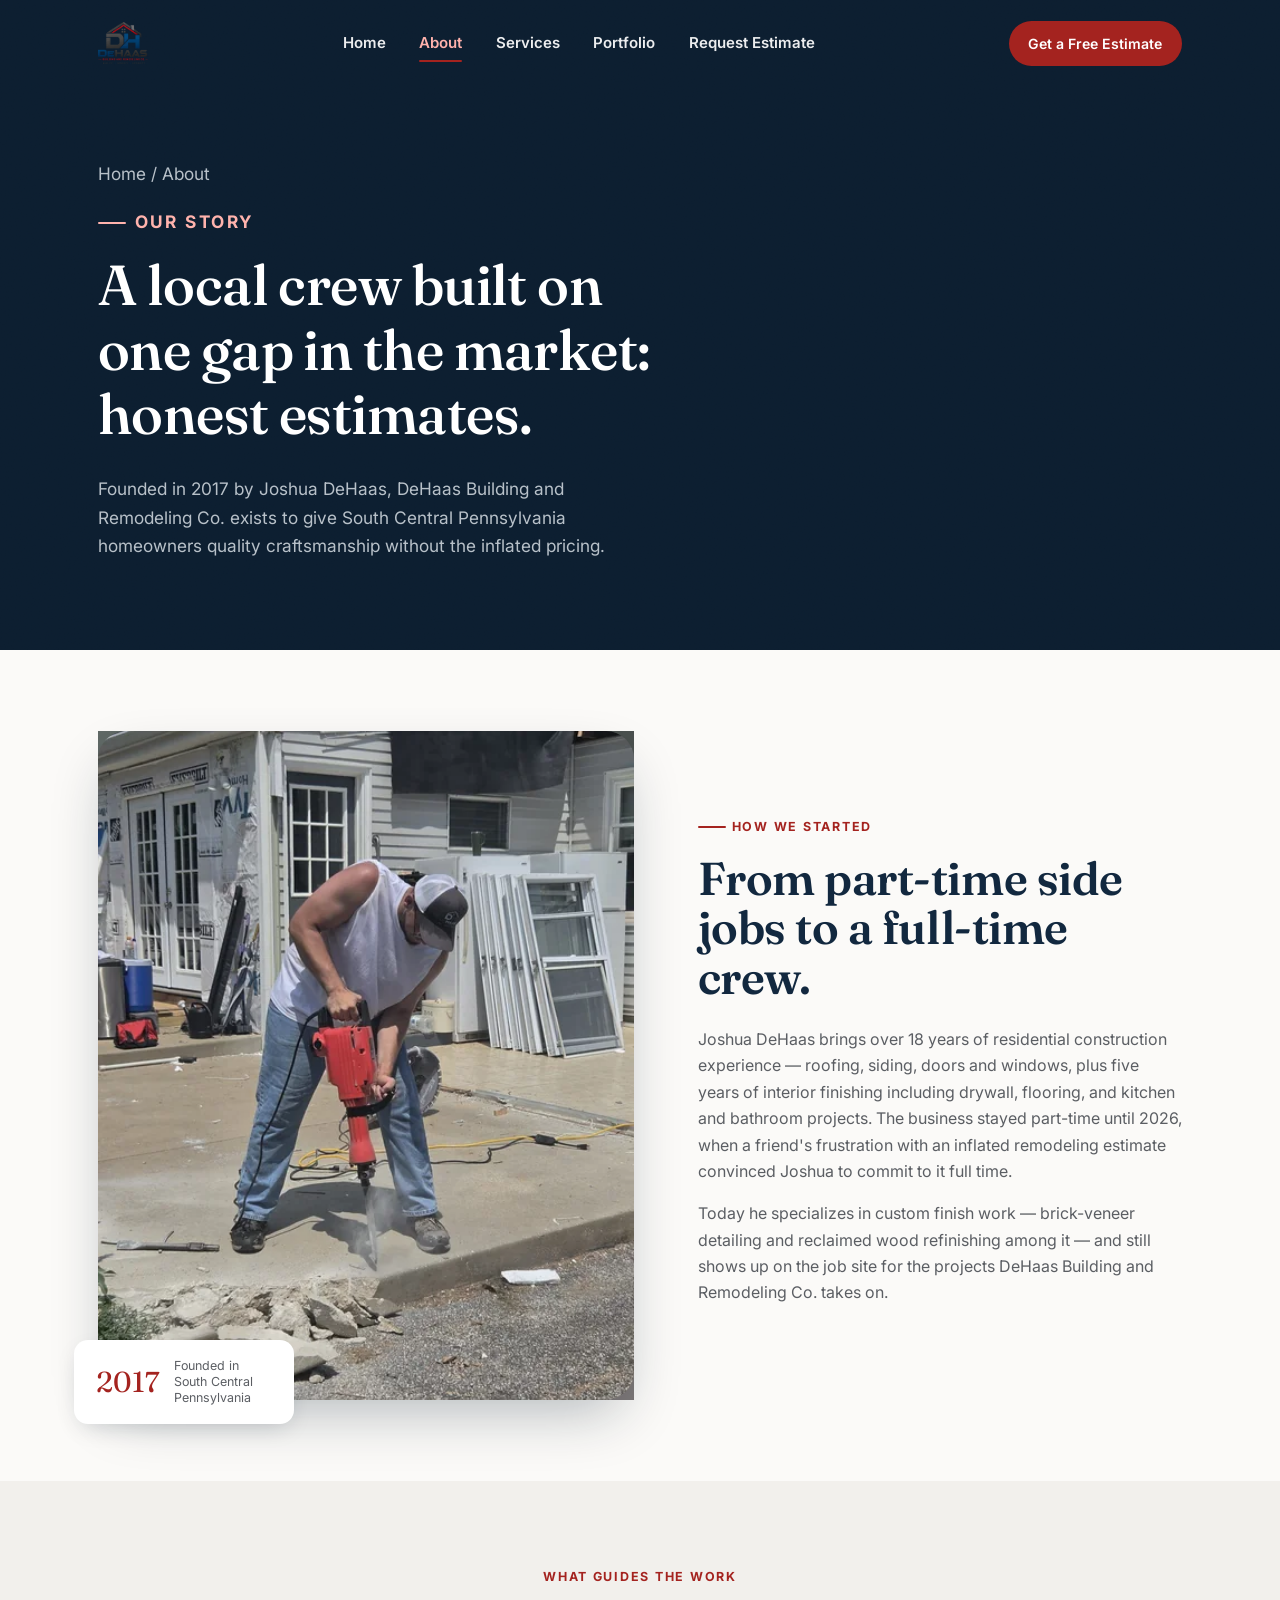
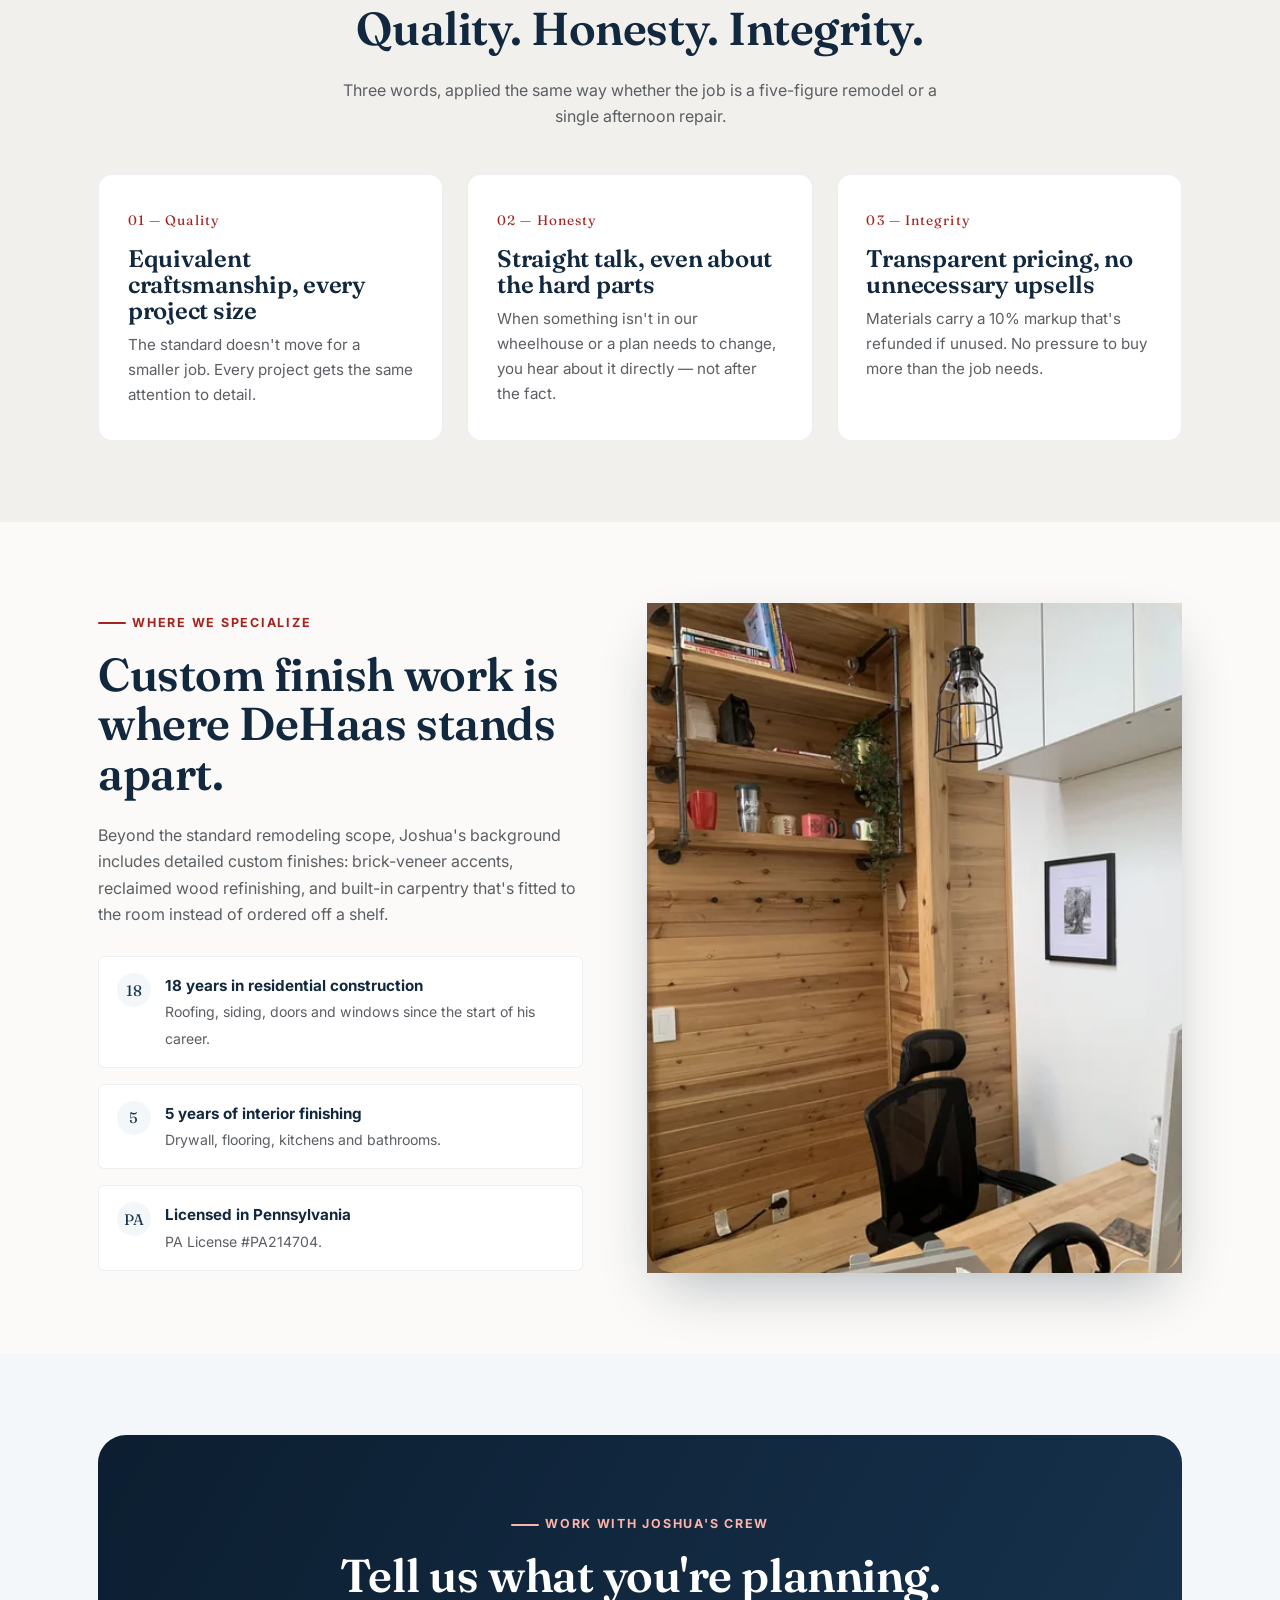
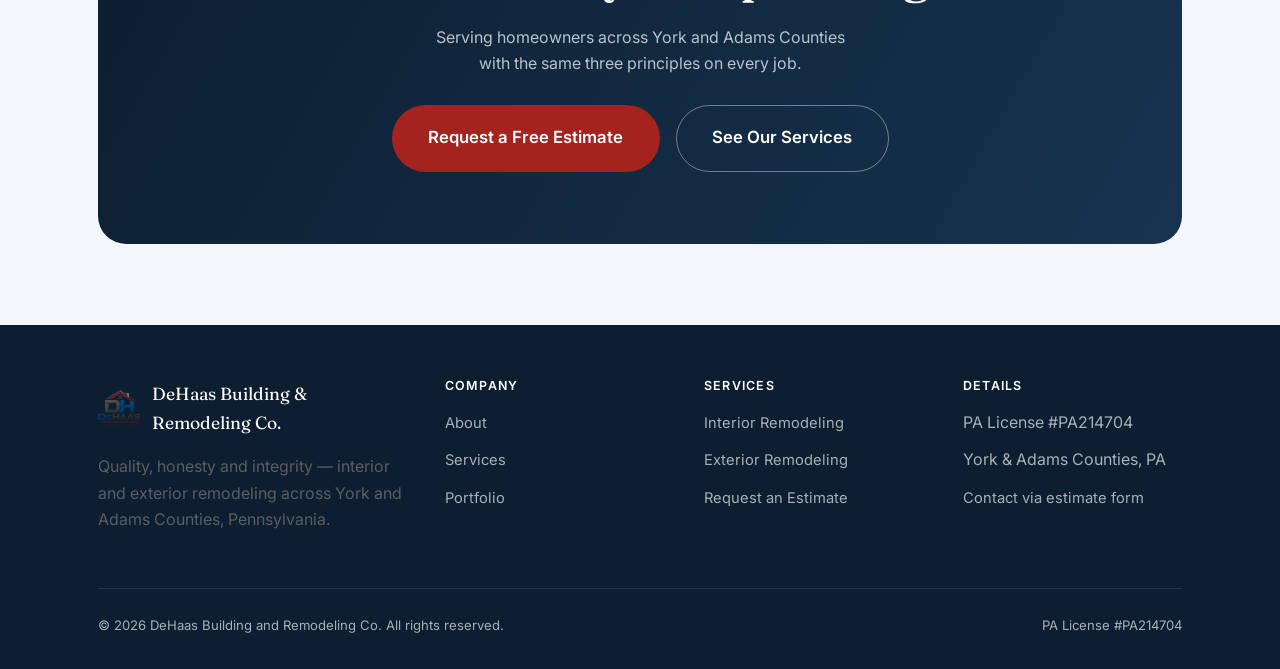
==== about.html @ 7b8970af "Fix scroll-to-top race that could still land on the bottom The scroll-to-top logic was running from " ====
<!doctype html>
<html lang="en" class="no-js">
<head>
<meta charset="UTF-8" />
<script>
/* Set this as early as possible — before the browser gets a chance to run
   its own automatic scroll restoration — otherwise a race lets it win and
   the page can land scrolled to wherever a same-URL history entry left off. */
(function () {
  if ("scrollRestoration" in history) history.scrollRestoration = "manual";
  var jumpToTop = function () {
    var prevBehavior = document.documentElement.style.scrollBehavior;
    document.documentElement.style.scrollBehavior = "auto";
    window.scrollTo(0, 0);
    document.documentElement.style.scrollBehavior = prevBehavior;
  };
  if (!location.hash) jumpToTop();
  window.addEventListener("pageshow", function (e) {
    if (e.persisted && !location.hash) jumpToTop();
  });
})();
</script>
<meta name="viewport" content="width=device-width, initial-scale=1" />
<title>About Joshua DeHaas | DeHaas Building and Remodeling Co.</title>
<meta name="description" content="Founded in 2017 by Joshua DeHaas, DeHaas Building and Remodeling Co. brings 18 years of residential construction experience to York and Adams Counties, PA, guided by Quality, Honesty and Integrity." />
<link rel="icon" href="assets/img/logo.png" />
<link rel="preconnect" href="https://fonts.googleapis.com" />
<link rel="preconnect" href="https://fonts.gstatic.com" crossorigin />
<link href="https://fonts.googleapis.com/css2?family=Fraunces:opsz,wght@9..144,500;9..144,560;9..144,620&family=Inter:wght@400;500;600;700&display=swap" rel="stylesheet" />
<link rel="stylesheet" href="assets/css/style.css" />
</head>
<body>
<a class="skip-link" href="#main">Skip to content</a>

<header class="site-header">
  <div class="container nav-row">
    <a class="brand" href="index.html">
      <img src="assets/img/logo.png" alt="DeHaas Building and Remodeling Co. logo" />
    </a>
    <nav class="nav-links" aria-label="Primary">
      <a href="index.html">Home</a>
      <a href="about.html" aria-current="page">About</a>
      <a href="services.html">Services</a>
      <a href="portfolio.html">Portfolio</a>
      <a href="estimate.html">Request Estimate</a>
    </nav>
    <div class="nav-actions">
      <a class="btn btn-primary btn-sm" href="estimate.html">Get a Free Estimate</a>
      <button class="nav-toggle" aria-label="Open menu" aria-expanded="false" aria-controls="mobile-panel"><span class="bars"><span class="bar"></span><span class="bar"></span><span class="bar"></span></span></button>
    </div>
  </div>
</header>

<div class="mobile-panel" id="mobile-panel">
  <a href="index.html">Home</a>
  <a href="about.html">About</a>
  <a href="services.html">Services</a>
  <a href="portfolio.html">Portfolio</a>
  <a href="estimate.html">Request Estimate</a>
  <a class="btn btn-primary btn-lg mp-cta" href="estimate.html">Get a Free Estimate</a>
  <p class="mp-meta">York &amp; Adams County, PA · PA License #PA214704</p>
</div>

<main id="main">

  <section class="page-hero glow-surface grain">
    <div class="container">
      <p class="breadcrumb"><a href="index.html">Home</a> / About</p>
      <p class="eyebrow" style="color:#ffb2ac">Our Story</p>
      <h1 data-reveal>A local crew built on one gap in the market: honest estimates.</h1>
      <p>Founded in 2017 by Joshua DeHaas, DeHaas Building and Remodeling Co. exists to give South Central Pennsylvania homeowners quality craftsmanship without the inflated pricing.</p>
    </div>
  </section>

  <section>
    <div class="container split">
      <div class="split-media img-frame" data-reveal style="background-image:url('[data-uri]')">
        <picture>
            <source type="image/webp" srcset="assets/img/hero-demo-480.webp 480w, assets/img/hero-demo-800.webp 800w, assets/img/hero-demo-1200.webp 1200w, assets/img/hero-demo-1600.webp 1600w" sizes="(max-width:640px) 92vw, (max-width:980px) 46vw, 30vw" />
            <source type="image/jpeg" srcset="assets/img/hero-demo-480.jpg 480w, assets/img/hero-demo-800.jpg 800w, assets/img/hero-demo-1200.jpg 1200w, assets/img/hero-demo-1600.jpg 1600w" sizes="(max-width:640px) 92vw, (max-width:980px) 46vw, 30vw" />
            <img class="progressive-img" src="assets/img/hero-demo-1200.jpg" decoding="async" alt="Joshua DeHaas operating a jackhammer on a concrete demolition job" width="1920" height="2560" />
          </picture>
        <div class="badge">
          <span class="badge-num">2017</span>
          <span class="badge-txt">Founded in South Central Pennsylvania</span>
        </div>
      </div>
      <div>
        <p class="eyebrow" data-reveal>How We Started</p>
        <h2 data-reveal>From part-time side jobs to a full-time crew.</h2>
        <p data-reveal>Joshua DeHaas brings over 18 years of residential construction experience &mdash; roofing, siding, doors and windows, plus five years of interior finishing including drywall, flooring, and kitchen and bathroom projects. The business stayed part-time until 2026, when a friend's frustration with an inflated remodeling estimate convinced Joshua to commit to it full time.</p>
        <p data-reveal>Today he specializes in custom finish work &mdash; brick-veneer detailing and reclaimed wood refinishing among it &mdash; and still shows up on the job site for the projects DeHaas Building and Remodeling Co. takes on.</p>
      </div>
    </div>
  </section>

  <section class="section-dim">
    <div class="container">
      <div class="section-head center" data-reveal>
        <p class="eyebrow">What Guides The Work</p>
        <h2>Quality. Honesty. Integrity.</h2>
        <p style="margin-inline:auto">Three words, applied the same way whether the job is a five-figure remodel or a single afternoon repair.</p>
      </div>
      <div class="values-grid" data-reveal-group>
        <div class="value-card" data-reveal>
          <span class="value-num">01 &mdash; Quality</span>
          <h3>Equivalent craftsmanship, every project size</h3>
          <p>The standard doesn't move for a smaller job. Every project gets the same attention to detail.</p>
        </div>
        <div class="value-card" data-reveal>
          <span class="value-num">02 &mdash; Honesty</span>
          <h3>Straight talk, even about the hard parts</h3>
          <p>When something isn't in our wheelhouse or a plan needs to change, you hear about it directly &mdash; not after the fact.</p>
        </div>
        <div class="value-card" data-reveal>
          <span class="value-num">03 &mdash; Integrity</span>
          <h3>Transparent pricing, no unnecessary upsells</h3>
          <p>Materials carry a 10% markup that's refunded if unused. No pressure to buy more than the job needs.</p>
        </div>
      </div>
    </div>
  </section>

  <section>
    <div class="container split reverse">
      <div class="split-media img-frame" data-reveal style="background-image:url('[data-uri]')">
        <picture>
            <source type="image/webp" srcset="assets/img/interior-builtins-480.webp 480w, assets/img/interior-builtins-800.webp 800w, assets/img/interior-builtins-1200.webp 1200w, assets/img/interior-builtins-1600.webp 1600w" sizes="(max-width:640px) 92vw, (max-width:980px) 46vw, 30vw" />
            <source type="image/jpeg" srcset="assets/img/interior-builtins-480.jpg 480w, assets/img/interior-builtins-800.jpg 800w, assets/img/interior-builtins-1200.jpg 1200w, assets/img/interior-builtins-1600.jpg 1600w" sizes="(max-width:640px) 92vw, (max-width:980px) 46vw, 30vw" />
            <img class="progressive-img" src="assets/img/interior-builtins-1200.jpg" decoding="async" alt="Custom built-in shelving and finish carpentry" width="1600" height="2133" loading="lazy" />
          </picture>
      </div>
      <div>
        <p class="eyebrow" data-reveal>Where We Specialize</p>
        <h2 data-reveal>Custom finish work is where DeHaas stands apart.</h2>
        <p data-reveal>Beyond the standard remodeling scope, Joshua's background includes detailed custom finishes: brick-veneer accents, reclaimed wood refinishing, and built-in carpentry that's fitted to the room instead of ordered off a shelf.</p>
        <ul class="pillar-list" data-reveal>
          <li><span class="ico">18</span><div><strong>18 years in residential construction</strong><span>Roofing, siding, doors and windows since the start of his career.</span></div></li>
          <li><span class="ico">5</span><div><strong>5 years of interior finishing</strong><span>Drywall, flooring, kitchens and bathrooms.</span></div></li>
          <li><span class="ico">PA</span><div><strong>Licensed in Pennsylvania</strong><span>PA License #PA214704.</span></div></li>
        </ul>
      </div>
    </div>
  </section>

  <section class="section-navy-100">
    <div class="container">
      <div class="cta-band glow-surface" data-reveal>
        <p class="eyebrow" style="color:#ffb2ac">Work With Joshua's Crew</p>
        <h2>Tell us what you're planning.</h2>
        <p>Serving homeowners across York and Adams Counties with the same three principles on every job.</p>
        <div class="cta-actions">
          <a class="btn btn-primary btn-lg" href="estimate.html">Request a Free Estimate</a>
          <a class="btn btn-on-dark btn-lg" href="services.html">See Our Services</a>
        </div>
      </div>
    </div>
  </section>

</main>

<footer class="site-footer">
  <div class="container">
    <div class="footer-grid">
      <div>
        <div class="footer-brand">
          <img src="assets/img/logo.png" alt="" />
          <span>DeHaas Building &amp; Remodeling Co.</span>
        </div>
        <p style="max-width:32ch">Quality, honesty and integrity &mdash; interior and exterior remodeling across York and Adams Counties, Pennsylvania.</p>
      </div>
      <div class="footer-col">
        <h4>Company</h4>
        <ul>
          <li><a href="about.html">About</a></li>
          <li><a href="services.html">Services</a></li>
          <li><a href="portfolio.html">Portfolio</a></li>
        </ul>
      </div>
      <div class="footer-col">
        <h4>Services</h4>
        <ul>
          <li><a href="services.html#interior">Interior Remodeling</a></li>
          <li><a href="services.html#exterior">Exterior Remodeling</a></li>
          <li><a href="estimate.html">Request an Estimate</a></li>
        </ul>
      </div>
      <div class="footer-col">
        <h4>Details</h4>
        <ul>
          <li>PA License #PA214704</li>
          <li>York &amp; Adams Counties, PA</li>
          <li><a href="estimate.html">Contact via estimate form</a></li>
        </ul>
      </div>
    </div>
    <div class="footer-bottom">
      <span>&copy; <span id="year"></span> DeHaas Building and Remodeling Co. All rights reserved.</span>
      <span>PA License #PA214704</span>
    </div>
  </div>
</footer>

<script>document.getElementById("year").textContent = new Date().getFullYear();</script>
<script src="assets/js/main.js"></script>
</body>
</html>
---- assets/css/style.css ----
/* ==========================================================================
   DeHaas Building and Remodeling Co. — design system
   ========================================================================== */

:root {
  --navy-950: #0c1e30;
  --navy-900: #12283f;
  --navy-800: #17334f;
  --navy-700: #1d4568;
  --navy-600: #295a83;
  --navy-100: #e8eef4;
  --navy-50: #f4f7fa;

  --charcoal-900: #1b1c1e;
  --charcoal-700: #35373a;
  --charcoal-500: #5b5e63;
  --charcoal-300: #9a9da2;
  --charcoal-100: #e4e5e7;

  --red-700: #7f1a1c;
  --red-600: #a4231f;
  --red-500: #c22b26;
  --red-100: #f6e3e2;

  --paper: #fbfaf8;
  --paper-dim: #f2f0ec;
  --white: #ffffff;

  --ink: var(--charcoal-900);
  --ink-soft: var(--charcoal-500);

  --font-display: "Fraunces", "Iowan Old Style", "Georgia", serif;
  --font-body: "Inter", -apple-system, BlinkMacSystemFont, "Segoe UI", sans-serif;

  --container: 1180px;
  --gutter: clamp(1.25rem, 4vw, 3rem);

  --ease-out: cubic-bezier(0.16, 1, 0.3, 1);
  --ease-spring: cubic-bezier(0.34, 1.56, 0.64, 1);
  --dur-fast: 180ms;
  --dur-med: 420ms;
  --dur-slow: 720ms;

  --radius-sm: 6px;
  --radius-md: 14px;
  --radius-lg: 28px;

  --shadow-sm: 0 1px 2px rgba(12, 30, 48, 0.06), 0 1px 1px rgba(12, 30, 48, 0.04);
  --shadow-md: 0 8px 24px -8px rgba(12, 30, 48, 0.22);
  --shadow-lg: 0 24px 60px -16px rgba(12, 30, 48, 0.32);

  color-scheme: light;
}

@media (prefers-color-scheme: dark) {
  :root { color-scheme: light; }
}

*, *::before, *::after { box-sizing: border-box; }
/* keep anchor jumps and mobile "scroll input into view" from landing content
   underneath the fixed header */
html { scroll-behavior: smooth; scroll-padding-top: 96px; background: var(--paper); }
@media (prefers-reduced-motion: reduce) {
  html { scroll-behavior: auto; }
  *, *::before, *::after {
    animation-duration: 0.01ms !important;
    animation-iteration-count: 1 !important;
    transition-duration: 0.01ms !important;
    scroll-behavior: auto !important;
  }
}

body {
  margin: 0;
  background: var(--paper);
  color: var(--ink);
  font-family: var(--font-body);
  font-size: 16px;
  line-height: 1.65;
  -webkit-font-smoothing: antialiased;
  -moz-osx-font-smoothing: grayscale;
  text-rendering: optimizeLegibility;
  font-kerning: normal;
  font-synthesis: none;
  overflow-x: hidden;
}

:focus-visible {
  outline: 2px solid var(--red-600);
  outline-offset: 2px;
  border-radius: 2px;
}

img { max-width: 100%; display: block; }
a { color: inherit; text-decoration: none; }

.container {
  width: 100%;
  max-width: var(--container);
  margin-inline: auto;
  padding-inline: var(--gutter);
}

h1, h2, h3, h4 {
  font-family: var(--font-display);
  font-weight: 600;
  line-height: 1.08;
  margin: 0 0 0.5em;
  letter-spacing: -0.01em;
  color: var(--navy-900);
}

h1 { font-size: clamp(2.15rem, 4.4vw, 3.6rem); font-weight: 540; line-height: 1.15; text-wrap: balance; }
h2 { font-size: clamp(1.9rem, 3.6vw, 2.9rem); }
h3 { font-size: clamp(1.25rem, 2vw, 1.5rem); }

em, .accent {
  font-style: italic;
  font-optical-sizing: auto;
  color: var(--red-600);
}

p { margin: 0 0 1em; color: var(--ink-soft); max-width: 62ch; }

.eyebrow {
  display: inline-flex;
  align-items: center;
  gap: 0.5em;
  font-family: var(--font-body);
  font-weight: 700;
  font-size: 0.78rem;
  letter-spacing: 0.14em;
  text-transform: uppercase;
  color: var(--red-600);
  margin-bottom: 1rem;
}
.eyebrow::before {
  content: "";
  width: 28px;
  height: 2px;
  background: currentColor;
  border-radius: 2px;
}

/* ---------------------------------- buttons ------------------------------ */

.btn {
  --btn-bg: var(--navy-900);
  --btn-fg: var(--white);
  position: relative;
  display: inline-flex;
  align-items: center;
  justify-content: center;
  gap: 0.6em;
  padding: 0.95em 1.7em;
  border-radius: 999px;
  border: 1px solid transparent;
  background: var(--btn-bg);
  color: var(--btn-fg);
  font-family: var(--font-body);
  font-weight: 600;
  font-size: 0.98rem;
  cursor: pointer;
  overflow: hidden;
  isolation: isolate;
  transition: transform var(--dur-fast) var(--ease-out), box-shadow var(--dur-fast) var(--ease-out), background var(--dur-fast) var(--ease-out);
  will-change: transform;
}
.btn::after {
  content: "";
  position: absolute;
  inset: 0;
  z-index: -1;
  background: linear-gradient(120deg, transparent, rgba(255,255,255,0.22), transparent);
  transform: translateX(-120%);
  transition: transform var(--dur-slow) var(--ease-out);
}
.btn:hover::after { transform: translateX(120%); }
.btn:hover { transform: translateY(-2px); box-shadow: var(--shadow-md); }
.btn:active { transform: translateY(0); }
.btn:focus-visible { outline: 2px solid var(--red-600); outline-offset: 3px; }

.btn-primary { --btn-bg: var(--red-600); --btn-fg: var(--white); }
.btn-primary:hover { --btn-bg: var(--red-500); }
.btn-ghost {
  --btn-bg: transparent;
  --btn-fg: var(--navy-900);
  border-color: rgba(23, 51, 79, 0.25);
}
.btn-ghost:hover { --btn-bg: rgba(23, 51, 79, 0.06); }
.btn-on-dark {
  --btn-bg: transparent;
  --btn-fg: var(--white);
  border-color: rgba(255,255,255,0.4);
}
.btn-on-dark:hover { --btn-bg: rgba(255,255,255,0.12); }
.btn-lg { padding: 1.1em 2.1em; font-size: 1.05rem; }
.btn-sm { padding: 0.7em 1.3em; font-size: 0.88rem; }
.btn-block { width: 100%; }

/* ------------------------------------ nav --------------------------------- */

.site-header {
  position: fixed;
  inset-inline: 0;
  top: 0;
  z-index: 100;
  padding-block: 1.3rem;
  transition: padding var(--dur-med) var(--ease-out), background var(--dur-med) var(--ease-out), box-shadow var(--dur-med) var(--ease-out);
}
.site-header::before {
  content: "";
  position: absolute;
  inset: 0;
  background: rgba(251, 250, 248, 0.86);
  backdrop-filter: blur(14px) saturate(1.4);
  -webkit-backdrop-filter: blur(14px) saturate(1.4);
  opacity: 0;
  transition: opacity var(--dur-med) var(--ease-out);
  border-bottom: 1px solid transparent;
}
.site-header.is-scrolled { padding-block: 0.7rem; }
.site-header.is-scrolled::before { opacity: 1; border-bottom-color: rgba(23,51,79,0.08); }
.site-header.is-scrolled { box-shadow: var(--shadow-sm); }

.nav-row {
  position: relative;
  z-index: 1;
  display: flex;
  align-items: center;
  justify-content: space-between;
  gap: 1rem;
}

.brand {
  display: flex;
  align-items: center;
  gap: 0.65rem;
  font-family: var(--font-display);
  font-weight: 600;
  font-size: 1.15rem;
  color: var(--navy-900);
}
.brand img { height: 42px; width: auto; transition: height var(--dur-med) var(--ease-out); }
.site-header.is-scrolled .brand img { height: 34px; }
.brand-text small {
  display: block;
  font-family: var(--font-body);
  font-weight: 600;
  font-size: 0.62rem;
  letter-spacing: 0.16em;
  text-transform: uppercase;
  color: var(--red-600);
}

.nav-links {
  display: flex;
  align-items: center;
  gap: 2.1rem;
}
.nav-links a {
  position: relative;
  font-weight: 600;
  font-size: 0.94rem;
  color: var(--navy-900);
  padding-block: 0.3rem;
}
.nav-links a::after {
  content: "";
  position: absolute;
  left: 0; right: 100%;
  bottom: -2px;
  height: 2px;
  background: var(--red-600);
  transition: right var(--dur-med) var(--ease-out);
  border-radius: 2px;
}
.nav-links a:hover::after,
.nav-links a[aria-current="page"]::after { right: 0; }
.nav-links a[aria-current="page"] { color: var(--red-600); }

/* header floats transparent over a dark hero/page-hero until scrolled past it */
.site-header:not(.is-scrolled) .brand { color: var(--white); }
.site-header:not(.is-scrolled) .nav-links a { color: rgba(255,255,255,0.92); }
.site-header:not(.is-scrolled) .nav-links a[aria-current="page"] { color: #ffb2ac; }

.nav-actions { display: flex; align-items: center; gap: 1rem; }

.nav-toggle {
  display: none;
  width: 44px;
  height: 44px;
  border-radius: 50%;
  border: 1px solid rgba(23,51,79,0.15);
  background: var(--white);
  position: relative;
  cursor: pointer;
  flex-shrink: 0;
  padding: 0;
}
.nav-toggle .bars {
  position: absolute;
  left: 13px; right: 13px; top: 15px; bottom: 15px;
  display: flex;
  flex-direction: column;
  justify-content: space-between;
}
.nav-toggle .bar {
  display: block;
  height: 2px;
  border-radius: 2px;
  background: var(--navy-900);
  transform-origin: center;
  transition: transform var(--dur-fast) var(--ease-out), opacity var(--dur-fast) var(--ease-out);
}
.nav-toggle[aria-expanded="true"] .bar:nth-child(1) { transform: translateY(7px) rotate(45deg); }
.nav-toggle[aria-expanded="true"] .bar:nth-child(2) { opacity: 0; transform: scaleX(0); }
.nav-toggle[aria-expanded="true"] .bar:nth-child(3) { transform: translateY(-7px) rotate(-45deg); }

.mobile-panel {
  position: fixed;
  inset: 0;
  z-index: 99;
  background: var(--navy-950);
  display: flex;
  flex-direction: column;
  justify-content: center;
  padding: 6rem var(--gutter) 3rem;
  transform: translateY(-8px);
  opacity: 0;
  visibility: hidden;
  transition: opacity var(--dur-med) var(--ease-out), transform var(--dur-med) var(--ease-out), visibility 0s linear var(--dur-med);
}
.mobile-panel.is-open {
  opacity: 1;
  transform: translateY(0);
  visibility: visible;
  transition: opacity var(--dur-med) var(--ease-out), transform var(--dur-med) var(--ease-out), visibility 0s;
}
.mobile-panel { counter-reset: mp-item; }
.mobile-panel a:not(.mp-cta) {
  display: flex;
  align-items: baseline;
  gap: 0.9rem;
  font-family: var(--font-body);
  font-weight: 600;
  font-size: 1.7rem;
  letter-spacing: -0.01em;
  color: var(--white);
  padding: 0.85rem 0;
  border-bottom: 1px solid rgba(255,255,255,0.1);
  opacity: 0;
  transform: translateY(14px);
  transition: opacity var(--dur-med) var(--ease-out), transform var(--dur-med) var(--ease-out), color var(--dur-fast) var(--ease-out), padding-left var(--dur-fast) var(--ease-out);
}
.mobile-panel a:not(.mp-cta)::before {
  content: counter(mp-item, decimal-leading-zero);
  counter-increment: mp-item;
  font-family: var(--font-body);
  font-weight: 600;
  font-size: 0.85rem;
  color: var(--red-500);
  letter-spacing: 0.04em;
}
.mobile-panel a:not(.mp-cta):active,
.mobile-panel a:not(.mp-cta):hover { color: #ffb2ac; padding-left: 0.4rem; }
.mobile-panel.is-open a { opacity: 1; transform: translateY(0); }
.mobile-panel a:nth-child(1) { transition-delay: 60ms; }
.mobile-panel a:nth-child(2) { transition-delay: 110ms; }
.mobile-panel a:nth-child(3) { transition-delay: 160ms; }
.mobile-panel a:nth-child(4) { transition-delay: 210ms; }
.mobile-panel a:nth-child(5) { transition-delay: 260ms; }
.mobile-panel .mp-cta { margin-top: 2rem; opacity: 0; transform: translateY(14px); transition: opacity var(--dur-med) var(--ease-out) 320ms, transform var(--dur-med) var(--ease-out) 320ms; }
.mobile-panel.is-open .mp-cta { opacity: 1; transform: translateY(0); }
.mobile-panel .mp-meta { margin-top: auto; opacity: 0.7; color: var(--navy-100); font-size: 0.85rem; }
body.menu-open { overflow: hidden; }

/* ------------------------------------ hero -------------------------------- */

.hero {
  position: relative;
  min-height: 92svh;
  display: flex;
  align-items: flex-end;
  color: var(--white);
  overflow: hidden;
}
.hero > .hero-media {
  position: absolute;
  inset: 0;
  z-index: 0;
}
.hero-media picture,
.hero-media img {
  width: 100%;
  height: 100%;
  display: block;
  object-fit: cover;
  object-position: center 32%;
}
.hero-media::after {
  content: "";
  position: absolute;
  inset: 0;
  background:
    linear-gradient(180deg, rgba(8,18,29,0.35) 0%, rgba(8,18,29,0.2) 30%, rgba(8,18,29,0.86) 100%),
    linear-gradient(90deg, rgba(8,18,29,0.55) 0%, rgba(8,18,29,0.05) 55%);
}
.hero-inner {
  position: relative;
  z-index: 1;
  width: 100%;
  padding-block: clamp(6.5rem, 14vh, 9rem) clamp(3rem, 7vh, 4.5rem);
}
.hero .eyebrow { color: #ffb2ac; }
.hero h1 { color: var(--white); max-width: 18ch; }
.hero-lede { color: rgba(255,255,255,0.86); font-size: 1.15rem; max-width: 46ch; }
.hero-actions { display: flex; flex-wrap: wrap; gap: 1rem; margin-top: 2rem; }

.hero-stats-bar {
  position: relative;
  z-index: 1;
  border-top: 1px solid rgba(255,255,255,0.14);
  background: var(--navy-950);
}
.hero-stats {
  display: grid;
  grid-template-columns: repeat(4, 1fr);
  gap: clamp(1.5rem, 4vw, 3.5rem);
  padding-block: 1.8rem;
}
.hero-stat b {
  display: block;
  font-family: var(--font-display);
  font-size: clamp(1.6rem, 3vw, 2.3rem);
  color: var(--white);
}
.hero-stat span { font-size: 0.8rem; color: rgba(255,255,255,0.72); letter-spacing: 0.02em; }

.hero > .scroll-cue {
  position: absolute;
  right: var(--gutter);
  bottom: 2rem;
  z-index: 1;
  display: flex;
  align-items: center;
  gap: 0.6rem;
  color: rgba(255,255,255,0.75);
  font-size: 0.78rem;
  letter-spacing: 0.08em;
  text-transform: uppercase;
  writing-mode: vertical-rl;
}
.scroll-cue .line { width: 1px; height: 46px; background: rgba(255,255,255,0.5); position: relative; overflow: hidden; }
.scroll-cue .line::after {
  content: "";
  position: absolute;
  left: 0; top: -100%;
  width: 100%; height: 100%;
  background: var(--white);
  animation: cue-drop 2.2s var(--ease-out) infinite;
}
@keyframes cue-drop { to { top: 100%; } }

/* --------------------------------- sections ------------------------------- */

section { position: relative; padding-block: clamp(4.5rem, 9vh, 7.5rem); }
.section-tight { padding-block: clamp(3rem, 6vh, 4.5rem); }
.section-dark { background: var(--navy-950); color: var(--navy-100); }
.section-dark h2, .section-dark h3 { color: var(--white); }
.section-dark p { color: rgba(232,238,244,0.72); }
.section-dim { background: var(--paper-dim); }
.section-navy-100 { background: var(--navy-50); }

.section-head { max-width: 46rem; margin-bottom: clamp(2.2rem, 5vh, 3.5rem); }
.section-head.center { margin-inline: auto; text-align: center; }
.section-head.center .eyebrow::before { display: none; }
.section-head.split {
  display: flex;
  align-items: flex-end;
  justify-content: space-between;
  gap: 2rem;
  max-width: none;
}

/* ---------------------------- reveal-on-scroll ----------------------------- */

[data-reveal] {
  opacity: 0;
  transform: translateY(16px);
  transition: opacity 550ms var(--ease-out), transform 550ms var(--ease-out);
}
[data-reveal].is-visible { opacity: 1; transform: translateY(0); }
[data-reveal-group] > * { transition-delay: calc(var(--i, 0) * 60ms); }

/* ------------------------------- values grid ------------------------------ */

.values-grid {
  display: grid;
  grid-template-columns: repeat(3, 1fr);
  gap: 1.5rem;
}
.value-card {
  background: var(--white);
  border: 1px solid rgba(23,51,79,0.08);
  border-radius: var(--radius-md);
  padding: 2.1rem 1.8rem;
  transition: transform var(--dur-med) var(--ease-out), box-shadow var(--dur-med) var(--ease-out), border-color var(--dur-med) var(--ease-out);
}
.value-card:hover {
  transform: translateY(-6px);
  box-shadow: var(--shadow-md);
  border-color: rgba(164,35,31,0.25);
}
.value-num {
  font-family: var(--font-display);
  font-size: 0.85rem;
  color: var(--red-600);
  letter-spacing: 0.08em;
  margin-bottom: 0.9rem;
  display: block;
}
.value-card h3 { margin-bottom: 0.5rem; }
.value-card p { margin-bottom: 0; font-size: 0.95rem; }

/* ------------------------------- services grid ----------------------------- */

.services-grid {
  display: grid;
  grid-template-columns: repeat(3, 1fr);
  gap: 1.4rem;
}
.service-card {
  position: relative;
  border-radius: var(--radius-md);
  overflow: hidden;
  aspect-ratio: 4 / 5;
  isolation: isolate;
  box-shadow: var(--shadow-sm);
}
.service-card img {
  position: absolute;
  inset: 0;
  width: 100%;
  height: 100%;
  object-fit: cover;
  transition: transform 900ms var(--ease-out), filter var(--dur-med) var(--ease-out);
  transform: scale(1.02);
}
.service-card::before {
  content: "";
  position: absolute;
  inset: 0;
  z-index: 1;
  background: linear-gradient(180deg, rgba(12,30,48,0.05) 0%, rgba(12,30,48,0.15) 45%, rgba(12,30,48,0.92) 100%);
  transition: background var(--dur-med) var(--ease-out);
}
.service-card:hover img { transform: scale(1.1); }
.service-card-body {
  position: absolute;
  z-index: 2;
  left: 0; right: 0; bottom: 0;
  padding: 1.6rem;
  color: var(--white);
  transform: translateY(6px);
  transition: transform var(--dur-med) var(--ease-out);
}
.service-card:hover .service-card-body { transform: translateY(0); }
.service-tag {
  display: inline-block;
  font-size: 0.68rem;
  letter-spacing: 0.12em;
  text-transform: uppercase;
  font-weight: 700;
  color: #ffb2ac;
  margin-bottom: 0.5rem;
}
.service-card h3 { color: var(--white); margin-bottom: 0.4rem; font-size: 1.25rem; }
.service-card p {
  color: rgba(255,255,255,0.82);
  font-size: 0.88rem;
  margin: 0;
  max-height: 0;
  opacity: 0;
  overflow: hidden;
  transition: max-height var(--dur-med) var(--ease-out), opacity var(--dur-med) var(--ease-out);
}
.service-card:hover p { max-height: 6em; opacity: 1; }
.service-list {
  margin-top: 0.6rem;
  padding-top: 0.6rem;
  border-top: 1px solid rgba(255,255,255,0.25);
  font-size: 0.82rem;
  color: rgba(255,255,255,0.85);
  max-height: 0;
  opacity: 0;
  overflow: hidden;
  transition: max-height var(--dur-med) var(--ease-out), opacity var(--dur-med) var(--ease-out);
}
.service-card:hover .service-list { max-height: 8em; opacity: 1; }

/* --------------------------------- process --------------------------------- */

.process-rail {
  display: grid;
  grid-template-columns: repeat(4, 1fr);
  gap: 1.5rem;
  counter-reset: step;
}
.process-step { position: relative; padding-top: 1rem; }
.process-step::before {
  counter-increment: step;
  content: counter(step, decimal-leading-zero);
  font-family: var(--font-display);
  font-size: 2.6rem;
  color: rgba(23,51,79,0.14);
  display: block;
  margin-bottom: 0.5rem;
  transition: color var(--dur-med) var(--ease-out);
}
.process-step:hover::before { color: var(--red-600); }
.process-step h3 { font-size: 1.1rem; }
.process-step p { font-size: 0.92rem; }

/* -------------------------------- portfolio -------------------------------- */

.portfolio-grid {
  display: grid;
  grid-template-columns: repeat(6, 1fr);
  grid-auto-rows: 14vw;
  gap: 1rem;
}
.pf-item {
  position: relative;
  overflow: hidden;
  border-radius: var(--radius-md);
  cursor: zoom-in;
  grid-column: span 3;
  grid-row: span 2;
}
.pf-item.tall { grid-row: span 3; }
.pf-item.wide { grid-column: span 4; }
.pf-item.narrow { grid-column: span 2; }
.pf-item img {
  position: absolute; inset: 0; width: 100%; height: 100%; object-fit: cover;
  transition: transform 900ms var(--ease-out);
}
.pf-item:hover img { transform: scale(1.08); }
.pf-item::after {
  content: "";
  position: absolute; inset: 0;
  background: linear-gradient(180deg, transparent 55%, rgba(12,30,48,0.75) 100%);
  opacity: 0;
  transition: opacity var(--dur-med) var(--ease-out);
}
.pf-item:hover::after { opacity: 1; }
.pf-cap {
  position: absolute; left: 1.1rem; right: 1.1rem; bottom: 1rem;
  color: var(--white);
  font-weight: 600;
  font-size: 0.92rem;
  opacity: 0;
  transform: translateY(8px);
  transition: opacity var(--dur-med) var(--ease-out), transform var(--dur-med) var(--ease-out);
}
.pf-item:hover .pf-cap { opacity: 1; transform: translateY(0); }
.pf-cap small { display: block; font-weight: 500; opacity: 0.75; font-size: 0.76rem; margin-top: 0.15rem; }

.lightbox {
  position: fixed; inset: 0; z-index: 200;
  display: flex; align-items: center; justify-content: center;
  background: rgba(12,30,48,0.92);
  opacity: 0; visibility: hidden;
  transition: opacity var(--dur-med) var(--ease-out), visibility 0s linear var(--dur-med);
  padding: 2rem;
}
.lightbox.is-open { opacity: 1; visibility: visible; transition: opacity var(--dur-med) var(--ease-out); }
.lightbox figure { margin: 0; max-width: min(92vw, 1100px); text-align: center; }
.lightbox img { max-height: 82vh; margin-inline: auto; border-radius: var(--radius-sm); box-shadow: var(--shadow-lg); }
.lightbox figcaption { color: var(--navy-100); margin-top: 1rem; font-size: 0.92rem; }
.lightbox-close {
  position: absolute; top: 1.5rem; right: 1.5rem;
  width: 48px; height: 48px; border-radius: 50%;
  background: rgba(255,255,255,0.1); border: 1px solid rgba(255,255,255,0.3);
  color: var(--white); font-size: 1.4rem; cursor: pointer;
}
.lightbox-close:hover { background: rgba(255,255,255,0.2); }

/* -------------------------------- quote/about ------------------------------ */

.split {
  display: grid;
  grid-template-columns: 1.05fr 0.95fr;
  gap: clamp(2rem, 5vw, 5rem);
  align-items: center;
}
.split.reverse { grid-template-columns: 0.95fr 1.05fr; }
.split.reverse .split-media { order: 2; }
.split-media {
  position: relative;
  aspect-ratio: 4/5;
}
.split-media picture {
  display: block;
  width: 100%;
  height: 100%;
  border-radius: var(--radius-lg);
  overflow: hidden;
  box-shadow: var(--shadow-lg);
}
.split-media img {
  width: 100%;
  height: 100%;
  object-fit: cover;
  display: block;
}
.split-media .badge {
  position: absolute;
  bottom: -1.5rem; left: -1.5rem;
  background: var(--white);
  border-radius: var(--radius-md);
  padding: 1.1rem 1.4rem;
  box-shadow: var(--shadow-md);
  display: flex; align-items: center; gap: 0.9rem;
  max-width: 220px;
}
.badge-num { font-family: var(--font-display); font-size: 1.8rem; color: var(--red-600); line-height: 1; }
.badge-txt { font-size: 0.78rem; color: var(--ink-soft); line-height: 1.3; }

.pillar-list { list-style: none; margin: 1.8rem 0 0; padding: 0; display: grid; gap: 1rem; }
.pillar-list li {
  display: flex; gap: 0.9rem; align-items: flex-start;
  padding: 1rem 1.1rem;
  background: var(--white);
  border-radius: var(--radius-sm);
  border: 1px solid rgba(23,51,79,0.08);
}
.pillar-list .ico {
  flex-shrink: 0;
  width: 34px; height: 34px;
  border-radius: 50%;
  background: var(--navy-50);
  color: var(--navy-800);
  display: grid; place-items: center;
  font-family: var(--font-display);
  font-size: 0.95rem;
}
.pillar-list strong { display: block; color: var(--navy-900); font-size: 0.95rem; }
.pillar-list span { font-size: 0.88rem; color: var(--ink-soft); }

/* ------------------------------------ cta ----------------------------------- */

.cta-band {
  position: relative;
  background: linear-gradient(120deg, var(--navy-950), var(--navy-800));
  color: var(--white);
  border-radius: var(--radius-lg);
  padding: clamp(2.5rem, 6vw, 4.5rem);
  overflow: hidden;
  text-align: center;
}
.cta-band::before {
  content: "";
  position: absolute;
  width: 480px; height: 480px;
  right: -160px; top: -220px;
  background: radial-gradient(closest-side, rgba(194,43,38,0.35), transparent);
}
.cta-band h2 { color: var(--white); max-width: 22ch; margin-inline: auto; }
.cta-band p { color: rgba(232,238,244,0.78); max-width: 44ch; margin-inline: auto; }
.cta-actions { display: flex; justify-content: center; flex-wrap: wrap; gap: 1rem; margin-top: 1.8rem; }

/* ------------------------------------ faq ----------------------------------- */

.faq-list { border-top: 1px solid rgba(23,51,79,0.12); }
.faq-item { border-bottom: 1px solid rgba(23,51,79,0.12); }
.faq-q {
  width: 100%;
  display: flex; align-items: center; justify-content: space-between; gap: 1rem;
  padding: 1.4rem 0;
  background: none; border: none; text-align: left; cursor: pointer;
  font-family: var(--font-display);
  font-size: 1.1rem;
  color: var(--navy-900);
}
.faq-q .plus {
  flex-shrink: 0;
  width: 30px; height: 30px;
  border-radius: 50%;
  border: 1px solid rgba(23,51,79,0.25);
  position: relative;
  transition: transform var(--dur-med) var(--ease-out), background var(--dur-med) var(--ease-out);
}
.faq-q .plus::before, .faq-q .plus::after {
  content: ""; position: absolute; background: var(--navy-900);
  top: 50%; left: 50%; transform: translate(-50%, -50%);
}
.faq-q .plus::before { width: 12px; height: 2px; }
.faq-q .plus::after { width: 2px; height: 12px; transition: opacity var(--dur-fast) var(--ease-out); }
.faq-item[data-open="true"] .plus { transform: rotate(180deg); background: var(--red-600); border-color: var(--red-600); }
.faq-item[data-open="true"] .plus::before,
.faq-item[data-open="true"] .plus::after { background: var(--white); }
.faq-item[data-open="true"] .plus::after { opacity: 0; }
.faq-a {
  max-height: 0; overflow: hidden; opacity: 0;
  transition: max-height var(--dur-med) var(--ease-out), opacity var(--dur-med) var(--ease-out), padding var(--dur-med) var(--ease-out);
}
.faq-item[data-open="true"] .faq-a { max-height: 20em; opacity: 1; padding-bottom: 1.4rem; }
.faq-a p { margin: 0; font-size: 0.96rem; }

/* ------------------------------------ form ----------------------------------- */

.estimate-shell {
  display: grid;
  grid-template-columns: 1fr 1fr;
  gap: 0;
  border-radius: var(--radius-lg);
  overflow: hidden;
  box-shadow: var(--shadow-lg);
}
.estimate-info {
  background: var(--navy-950);
  color: var(--white);
  padding: clamp(2.2rem, 4vw, 3.4rem);
  position: relative;
}
.estimate-info h2 { color: var(--white); }
.estimate-info p { color: rgba(232,238,244,0.75); }
.estimate-info ul { list-style: none; padding: 0; margin: 2rem 0 0; display: grid; gap: 1.2rem; }
.estimate-info li { display: flex; gap: 0.8rem; align-items: flex-start; font-size: 0.94rem; color: rgba(232,238,244,0.88); }
.estimate-info li b { color: var(--white); display: block; }
.estimate-form { background: var(--white); padding: clamp(2.2rem, 4vw, 3.4rem); }
.field { margin-bottom: 1.3rem; }
.field label { display: block; font-size: 0.85rem; font-weight: 600; color: var(--navy-900); margin-bottom: 0.45rem; }
.field input, .field select, .field textarea {
  width: 100%;
  padding: 0.85em 1em;
  border-radius: var(--radius-sm);
  border: 1.5px solid rgba(23,51,79,0.16);
  background: var(--paper);
  font: inherit;
  color: var(--ink);
  transition: border-color var(--dur-fast) var(--ease-out), box-shadow var(--dur-fast) var(--ease-out), background var(--dur-fast) var(--ease-out);
}
.field input:focus, .field select:focus, .field textarea:focus {
  outline: none;
  border-color: var(--red-600);
  box-shadow: 0 0 0 4px var(--red-100);
  background: var(--white);
}
.field-row { display: grid; grid-template-columns: 1fr 1fr; gap: 1rem; }
.field textarea { resize: vertical; min-height: 110px; }
.form-note { font-size: 0.82rem; color: var(--ink-soft); margin-top: 1rem; }
.form-success {
  display: none;
  border-radius: var(--radius-sm);
  background: var(--navy-50);
  border: 1px solid rgba(23,51,79,0.15);
  padding: 1.2rem 1.3rem;
  margin-top: 1.2rem;
  font-size: 0.92rem;
}
.form-success.is-visible { display: block; animation: pop-in var(--dur-med) var(--ease-spring); }
@keyframes pop-in { from { opacity: 0; transform: translateY(6px); } to { opacity: 1; transform: translateY(0); } }

/* ------------------------------------ footer --------------------------------- */

footer.site-footer {
  background: var(--navy-950);
  color: rgba(232,238,244,0.7);
  padding-block: clamp(3rem, 6vh, 4.5rem) 2rem;
}
.footer-grid {
  display: grid;
  grid-template-columns: 1.4fr 1fr 1fr 1fr;
  gap: 2.5rem;
  padding-bottom: 2.5rem;
  border-bottom: 1px solid rgba(255,255,255,0.1);
}
.footer-brand { display: flex; align-items: center; gap: 0.7rem; margin-bottom: 1rem; }
.footer-brand img { height: 36px; }
.footer-brand span { font-family: var(--font-display); color: var(--white); font-size: 1.1rem; }
.footer-col h4 {
  color: var(--white); font-family: var(--font-body); font-size: 0.78rem;
  letter-spacing: 0.1em; text-transform: uppercase; margin-bottom: 1rem;
}
.footer-col ul { list-style: none; padding: 0; margin: 0; display: grid; gap: 0.7rem; }
.footer-col a { font-size: 0.92rem; transition: color var(--dur-fast) var(--ease-out); }
.footer-col a:hover { color: var(--white); }
.footer-bottom {
  display: flex; justify-content: space-between; align-items: center; flex-wrap: wrap; gap: 1rem;
  padding-top: 1.6rem; font-size: 0.82rem;
}

/* ------------------------------------ misc ------------------------------------ */

.license-strip {
  display: flex; align-items: center; justify-content: center; gap: 2.5rem; flex-wrap: wrap;
  padding-block: 1.6rem;
  border-top: 1px solid rgba(23,51,79,0.1);
  border-bottom: 1px solid rgba(23,51,79,0.1);
  color: var(--charcoal-500);
  font-size: 0.82rem;
  letter-spacing: 0.03em;
}
.license-strip b { color: var(--navy-900); }

.page-hero {
  padding-block: clamp(8rem, 20vh, 10rem) clamp(3rem, 8vh, 4.5rem);
  background: var(--navy-950);
  color: var(--white);
  position: relative;
  overflow: hidden;
}
.page-hero::before {
  content: "";
  position: absolute;
  inset: 0;
  background:
    radial-gradient(700px 400px at 85% -10%, rgba(194,43,38,0.28), transparent),
    radial-gradient(600px 400px at 5% 120%, rgba(41,90,131,0.35), transparent);
}
.page-hero .container { position: relative; }
.page-hero h1 { color: var(--white); max-width: 20ch; }
.page-hero p { color: rgba(232,238,244,0.78); font-size: 1.08rem; max-width: 50ch; }
.breadcrumb { font-size: 0.82rem; color: rgba(232,238,244,0.6); margin-bottom: 1rem; }
.breadcrumb a:hover { color: var(--white); }

.skip-link {
  position: fixed; top: -80px; left: 1rem; z-index: 300;
  background: var(--white); color: var(--navy-900);
  padding: 0.8em 1.2em; border-radius: var(--radius-sm);
  transition: top var(--dur-fast) var(--ease-out);
  box-shadow: var(--shadow-md);
}
.skip-link:focus { top: 1rem; }

/* ---------------------------------- responsive --------------------------------- */

@media (max-width: 980px) {
  .nav-links { display: none; }
  .nav-toggle { display: block; }
  .values-grid, .services-grid { grid-template-columns: repeat(2, 1fr); }
  .process-rail { grid-template-columns: repeat(2, 1fr); }
  .split, .split.reverse { grid-template-columns: 1fr; }
  .split-media { order: -1 !important; }
  .footer-grid { grid-template-columns: 1fr 1fr; }
  .estimate-shell { grid-template-columns: 1fr; }
  .hero-stats { grid-template-columns: repeat(2, 1fr); }
}

@media (max-width: 640px) {
  .values-grid, .services-grid { grid-template-columns: 1fr; }
  .process-rail { grid-template-columns: 1fr; }
  .footer-grid { grid-template-columns: 1fr; gap: 2rem; }
  .field-row { grid-template-columns: 1fr; }
  .portfolio-grid { grid-template-columns: repeat(2, 1fr); grid-auto-rows: 34vw; }
  .pf-item, .pf-item.wide, .pf-item.narrow { grid-column: span 2; grid-row: span 2; }
  .pf-item.tall { grid-row: span 2; }
  .hero-actions .btn { flex: 1 1 auto; }
  .section-head.split { flex-direction: column; align-items: flex-start; }
  .cta-actions .btn { width: 100%; }
}

/* ------------------------------ progressive image loading -------------------------- */

.img-frame {
  background-size: cover;
  background-position: center;
  background-repeat: no-repeat;
}
.progressive-img {
  opacity: 0;
  transition: opacity 180ms linear;
}
.progressive-img.is-loaded { opacity: 1; }
@media (prefers-reduced-motion: reduce) {
  .progressive-img { transition: none; opacity: 1; }
}

/* fallback for the rare no-JS visitor: don't leave images invisible */
.no-js .progressive-img { opacity: 1; }

/* ---------------------------------- texture: grain --------------------------------- */

.grain { position: relative; isolation: isolate; }
.grain::after {
  content: "";
  position: absolute;
  inset: 0;
  z-index: 5;
  pointer-events: none;
  opacity: 0.05;
  mix-blend-mode: overlay;
  background-image: url("data:image/svg+xml;utf8,<svg xmlns='http://www.w3.org/2000/svg' width='120' height='120'><filter id='n'><feTurbulence type='fractalNoise' baseFrequency='0.9' numOctaves='2' stitchTiles='stitch'/></filter><rect width='100%25' height='100%25' filter='url(%23n)'/></svg>");
  background-size: 180px 180px;
}

/* ---------------------------------- cursor-follow glow -------------------------------- */

.glow-surface { position: relative; }
.glow-surface::before {
  content: "";
  position: absolute;
  inset: 0;
  z-index: 0;
  pointer-events: none;
  opacity: 0;
  transition: opacity 400ms var(--ease-out);
  background: radial-gradient(480px circle at var(--gx, 50%) var(--gy, 50%), rgba(194,43,38,0.16), transparent 60%);
}
.glow-surface:hover::before { opacity: 1; }
.glow-surface > * { position: relative; z-index: 1; }

/* ----------------------------------------- marquee ---------------------------------------- */

.marquee-band {
  background: var(--navy-950);
  color: var(--white);
  overflow: hidden;
  border-top: 1px solid rgba(255,255,255,0.1);
  border-bottom: 1px solid rgba(255,255,255,0.1);
  padding-block: 1rem;
}
.marquee-track {
  display: flex;
  width: max-content;
  gap: 3rem;
  animation: marquee-scroll 26s linear infinite;
}
.marquee-band:hover .marquee-track { animation-play-state: paused; }
.marquee-track span {
  display: inline-flex;
  align-items: center;
  gap: 3rem;
  font-family: var(--font-display);
  font-style: italic;
  font-size: 1.15rem;
  color: rgba(255,255,255,0.85);
  white-space: nowrap;
}
.marquee-track span::after {
  content: "\2726";
  font-style: normal;
  color: var(--red-500);
  font-size: 0.9rem;
}
@keyframes marquee-scroll {
  from { transform: translateX(0); }
  to { transform: translateX(-50%); }
}
@media (prefers-reduced-motion: reduce) {
  .marquee-track { animation: none; }
}
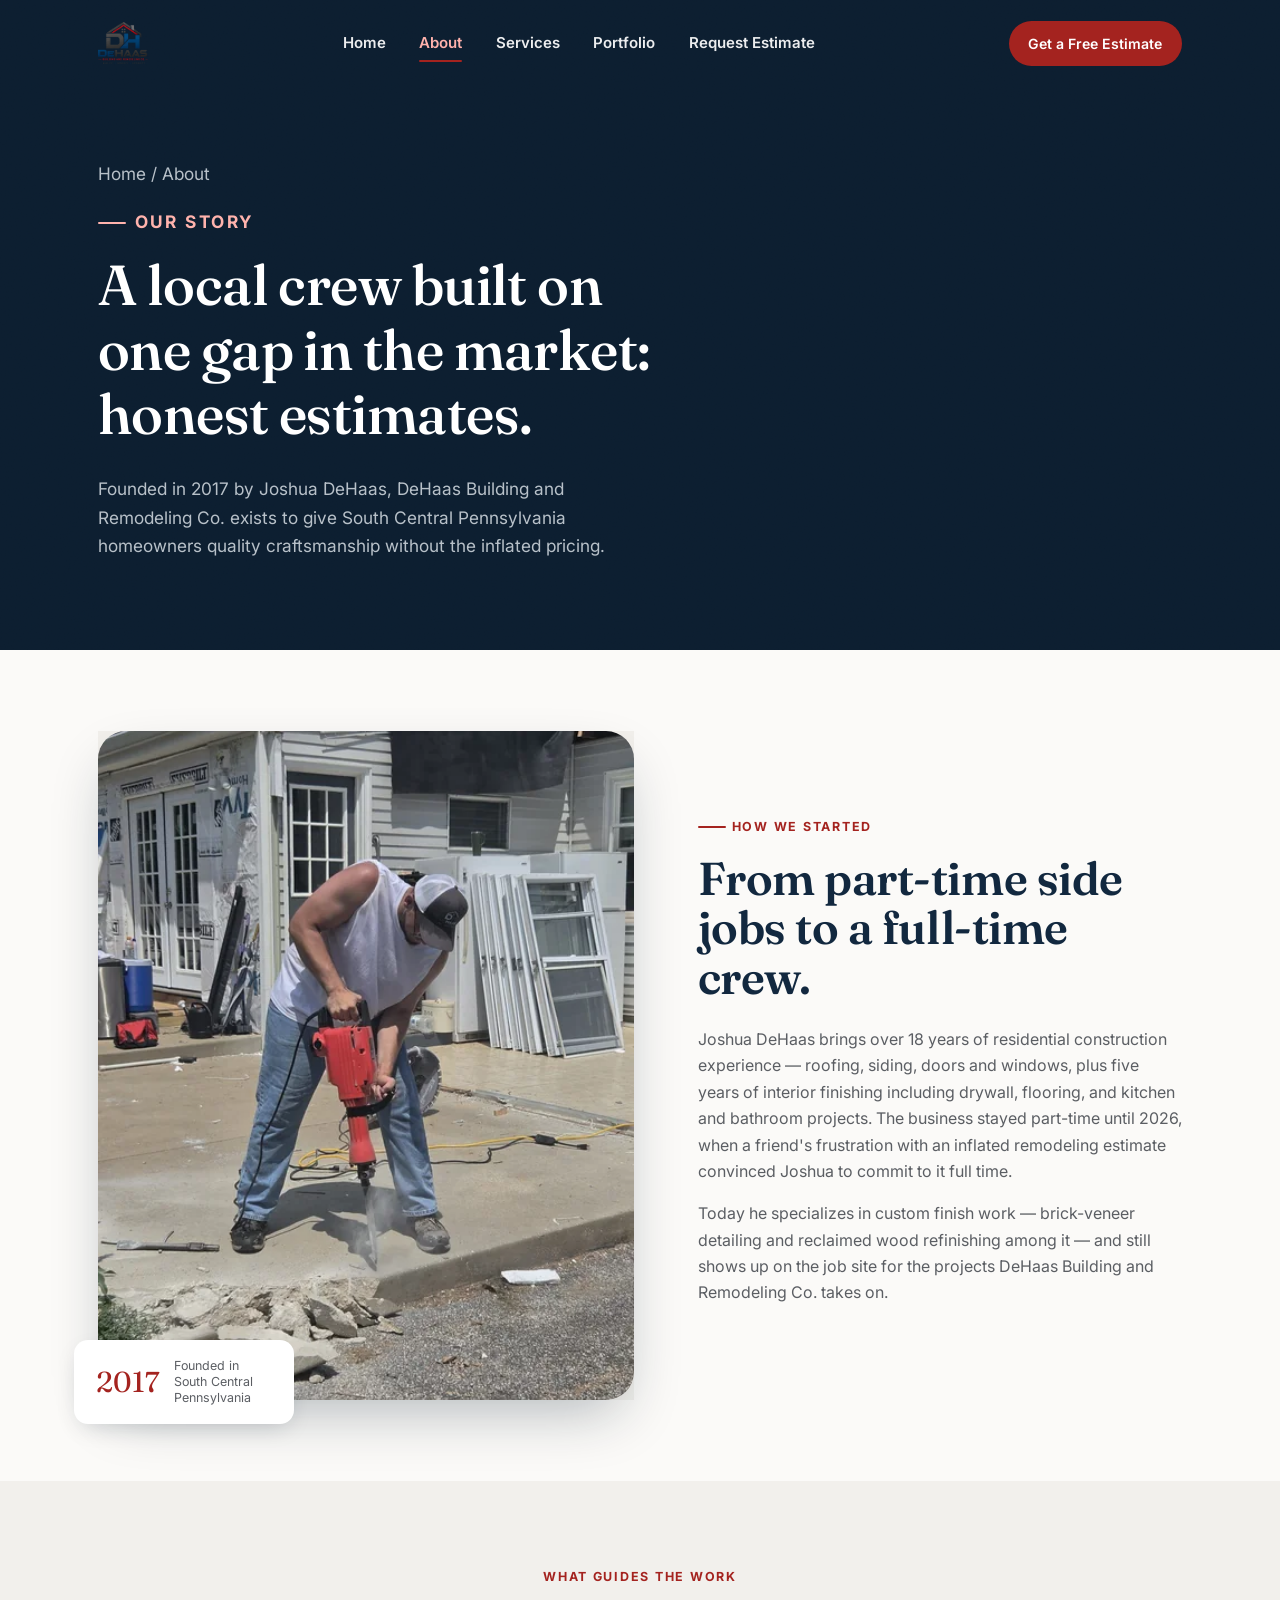
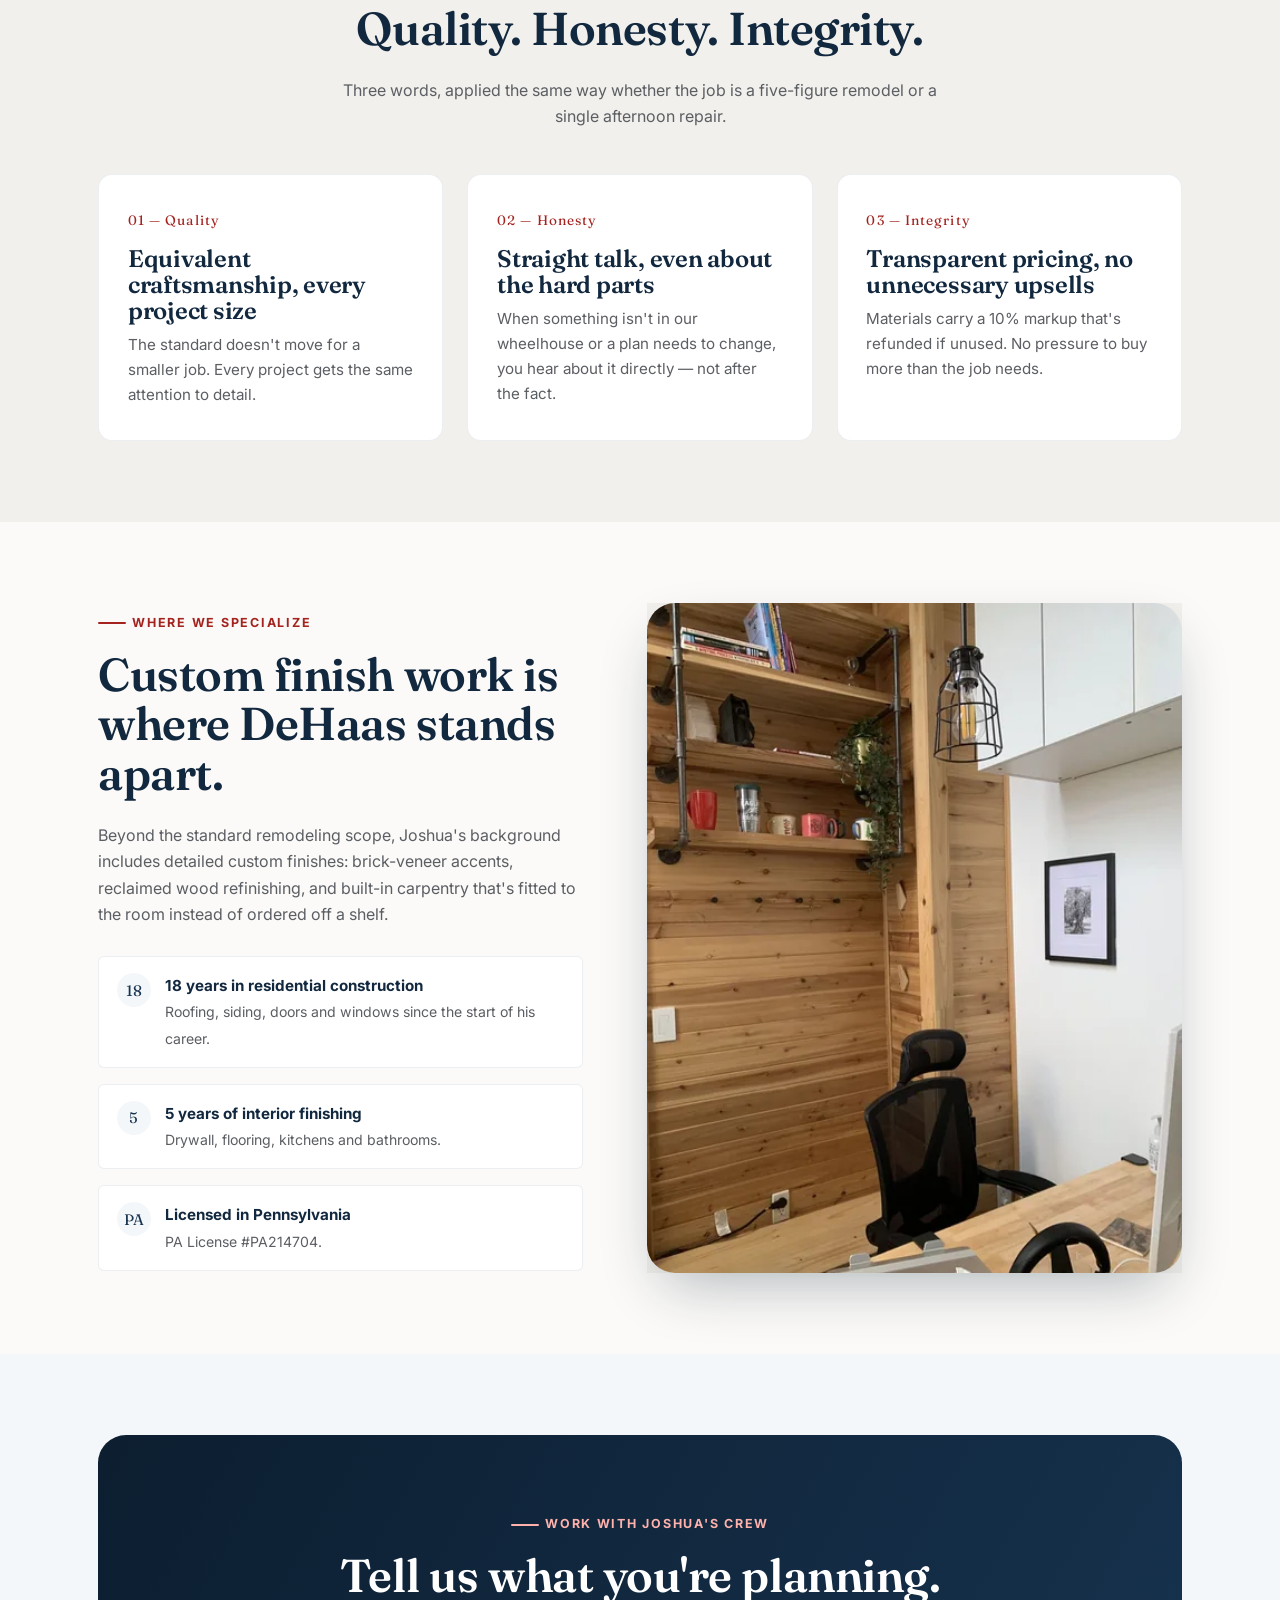
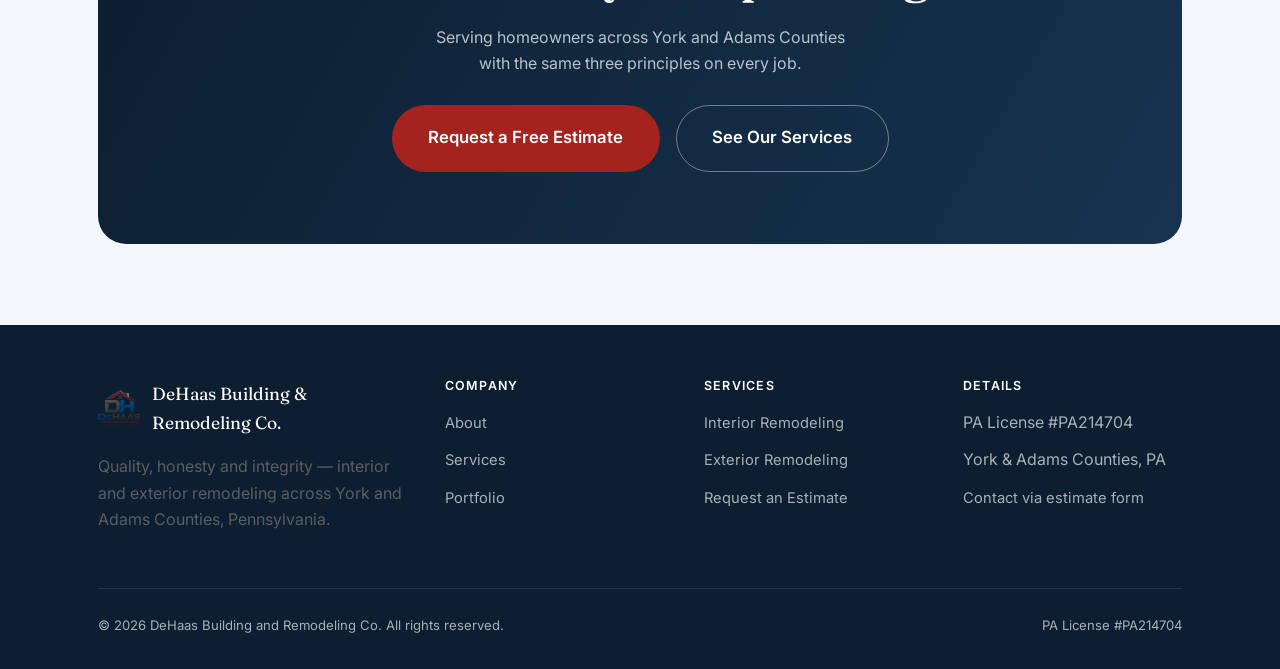
==== commit feb75253: "Remove the blurred loading placeholder on photos Photo containers were showing a heavily blurred low" ====
--- a/about.html
+++ b/about.html
@@ -74,7 +74,7 @@
 
   <section>
     <div class="container split">
-      <div class="split-media img-frame" data-reveal style="background-image:url('[data-uri]')">
+      <div class="split-media img-frame" data-reveal>
         <picture>
             <source type="image/webp" srcset="assets/img/hero-demo-480.webp 480w, assets/img/hero-demo-800.webp 800w, assets/img/hero-demo-1200.webp 1200w, assets/img/hero-demo-1600.webp 1600w" sizes="(max-width:640px) 92vw, (max-width:980px) 46vw, 30vw" />
             <source type="image/jpeg" srcset="assets/img/hero-demo-480.jpg 480w, assets/img/hero-demo-800.jpg 800w, assets/img/hero-demo-1200.jpg 1200w, assets/img/hero-demo-1600.jpg 1600w" sizes="(max-width:640px) 92vw, (max-width:980px) 46vw, 30vw" />
@@ -123,7 +123,7 @@
 
   <section>
     <div class="container split reverse">
-      <div class="split-media img-frame" data-reveal style="background-image:url('[data-uri]')">
+      <div class="split-media img-frame" data-reveal>
         <picture>
             <source type="image/webp" srcset="assets/img/interior-builtins-480.webp 480w, assets/img/interior-builtins-800.webp 800w, assets/img/interior-builtins-1200.webp 1200w, assets/img/interior-builtins-1600.webp 1600w" sizes="(max-width:640px) 92vw, (max-width:980px) 46vw, 30vw" />
             <source type="image/jpeg" srcset="assets/img/interior-builtins-480.jpg 480w, assets/img/interior-builtins-800.jpg 800w, assets/img/interior-builtins-1200.jpg 1200w, assets/img/interior-builtins-1600.jpg 1600w" sizes="(max-width:640px) 92vw, (max-width:980px) 46vw, 30vw" />
--- a/assets/css/style.css
+++ b/assets/css/style.css
@@ -965,6 +965,7 @@
 /* ------------------------------ progressive image loading -------------------------- */
 
 .img-frame {
+  background-color: var(--paper-dim);
   background-size: cover;
   background-position: center;
   background-repeat: no-repeat;
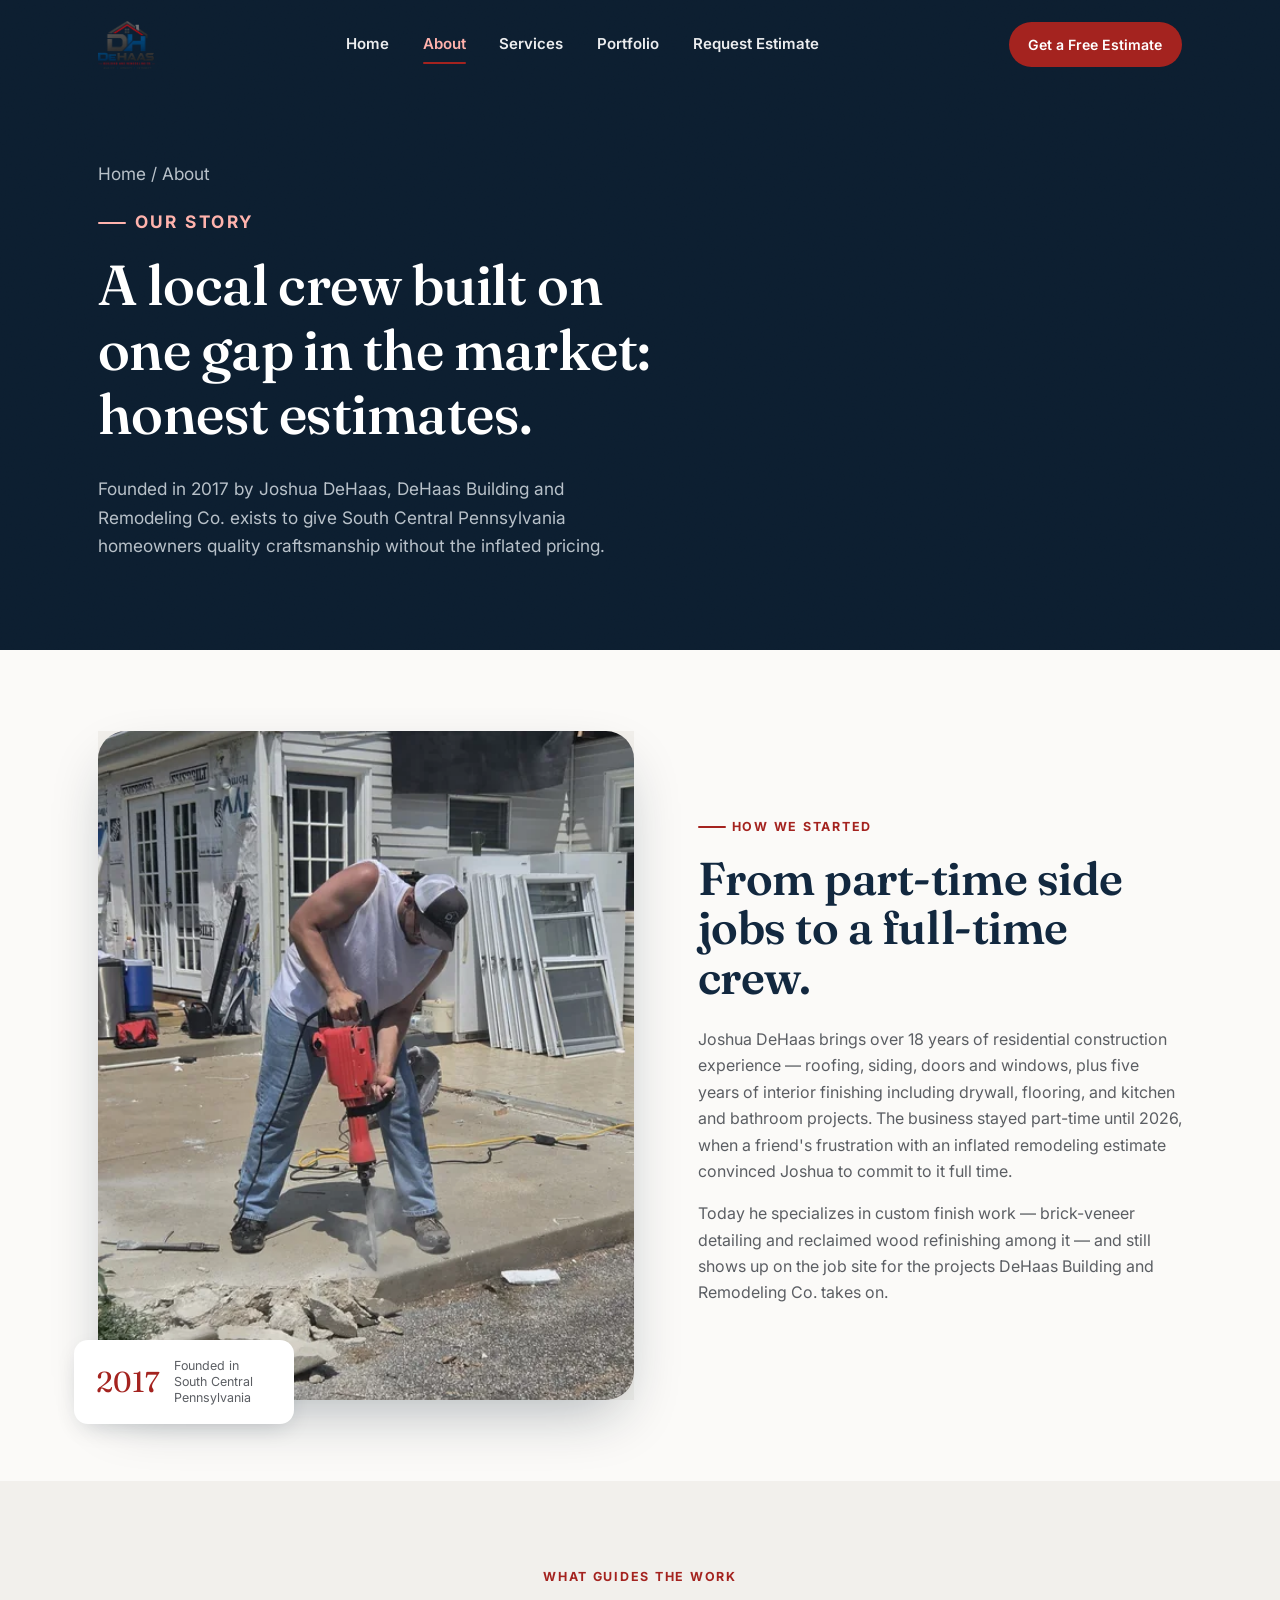
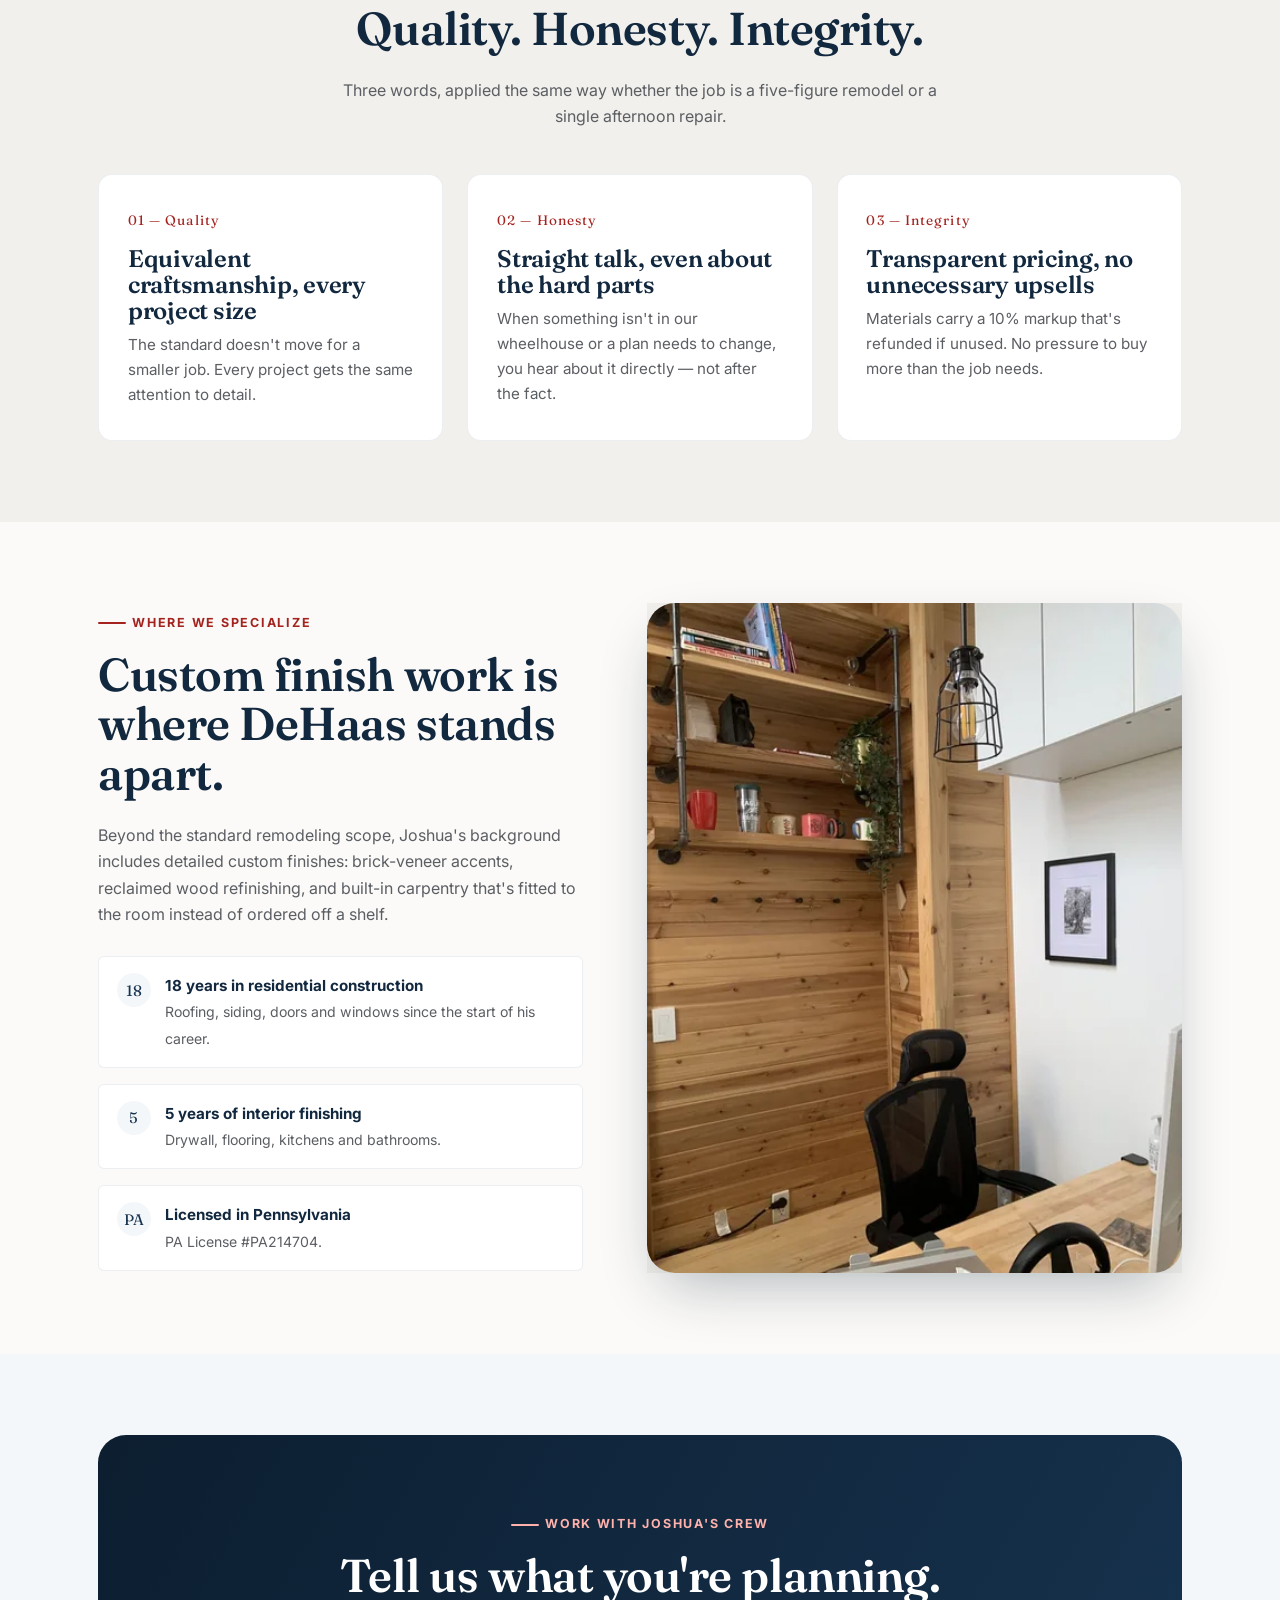
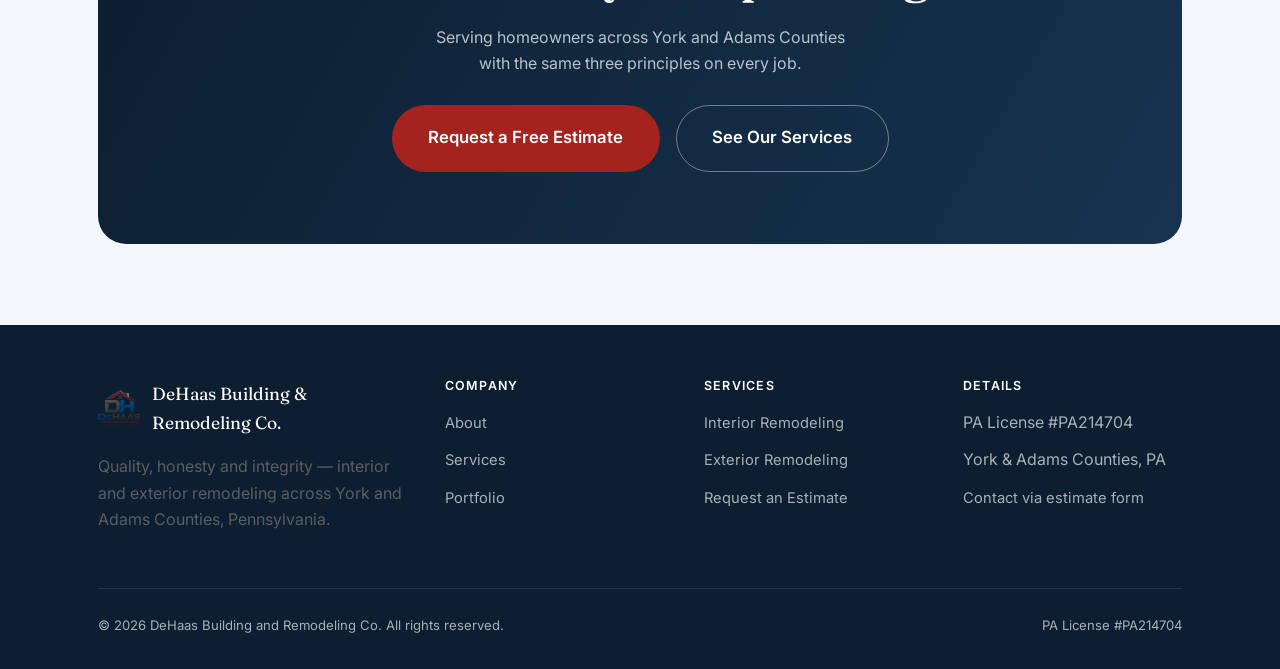
==== commit 3528ce11: "Rewrite the homepage hero copy and harden scroll-to-top - Headline now leads with the business name " ====
--- a/about.html
+++ b/about.html
@@ -15,6 +15,15 @@
     document.documentElement.style.scrollBehavior = prevBehavior;
   };
   if (!location.hash) jumpToTop();
+  // some mobile browsers apply their own scroll restoration slightly later
+  // than this script runs (after DOM/asset load), which can silently undo
+  // the jump above — reassert it at a couple of later checkpoints too.
+  document.addEventListener("DOMContentLoaded", function () {
+    if (!location.hash) jumpToTop();
+  });
+  window.addEventListener("load", function () {
+    if (!location.hash) jumpToTop();
+  });
   window.addEventListener("pageshow", function (e) {
     if (e.persisted && !location.hash) jumpToTop();
   });
--- a/assets/css/style.css
+++ b/assets/css/style.css
@@ -241,8 +241,11 @@
   font-size: 1.15rem;
   color: var(--navy-900);
 }
-.brand img { height: 42px; width: auto; transition: height var(--dur-med) var(--ease-out); }
-.site-header.is-scrolled .brand img { height: 34px; }
+.brand img { height: 48px; width: auto; transition: height var(--dur-med) var(--ease-out); }
+/* stays at this size once the header has shrunk to its sticky/scrolled state */
+.site-header.is-scrolled .brand img { height: 48px; }
+/* on the homepage only, make the logo extra prominent before you've scrolled */
+body.is-home .site-header:not(.is-scrolled) .brand img { height: 76px; }
 .brand-text small {
   display: block;
   font-family: var(--font-body);
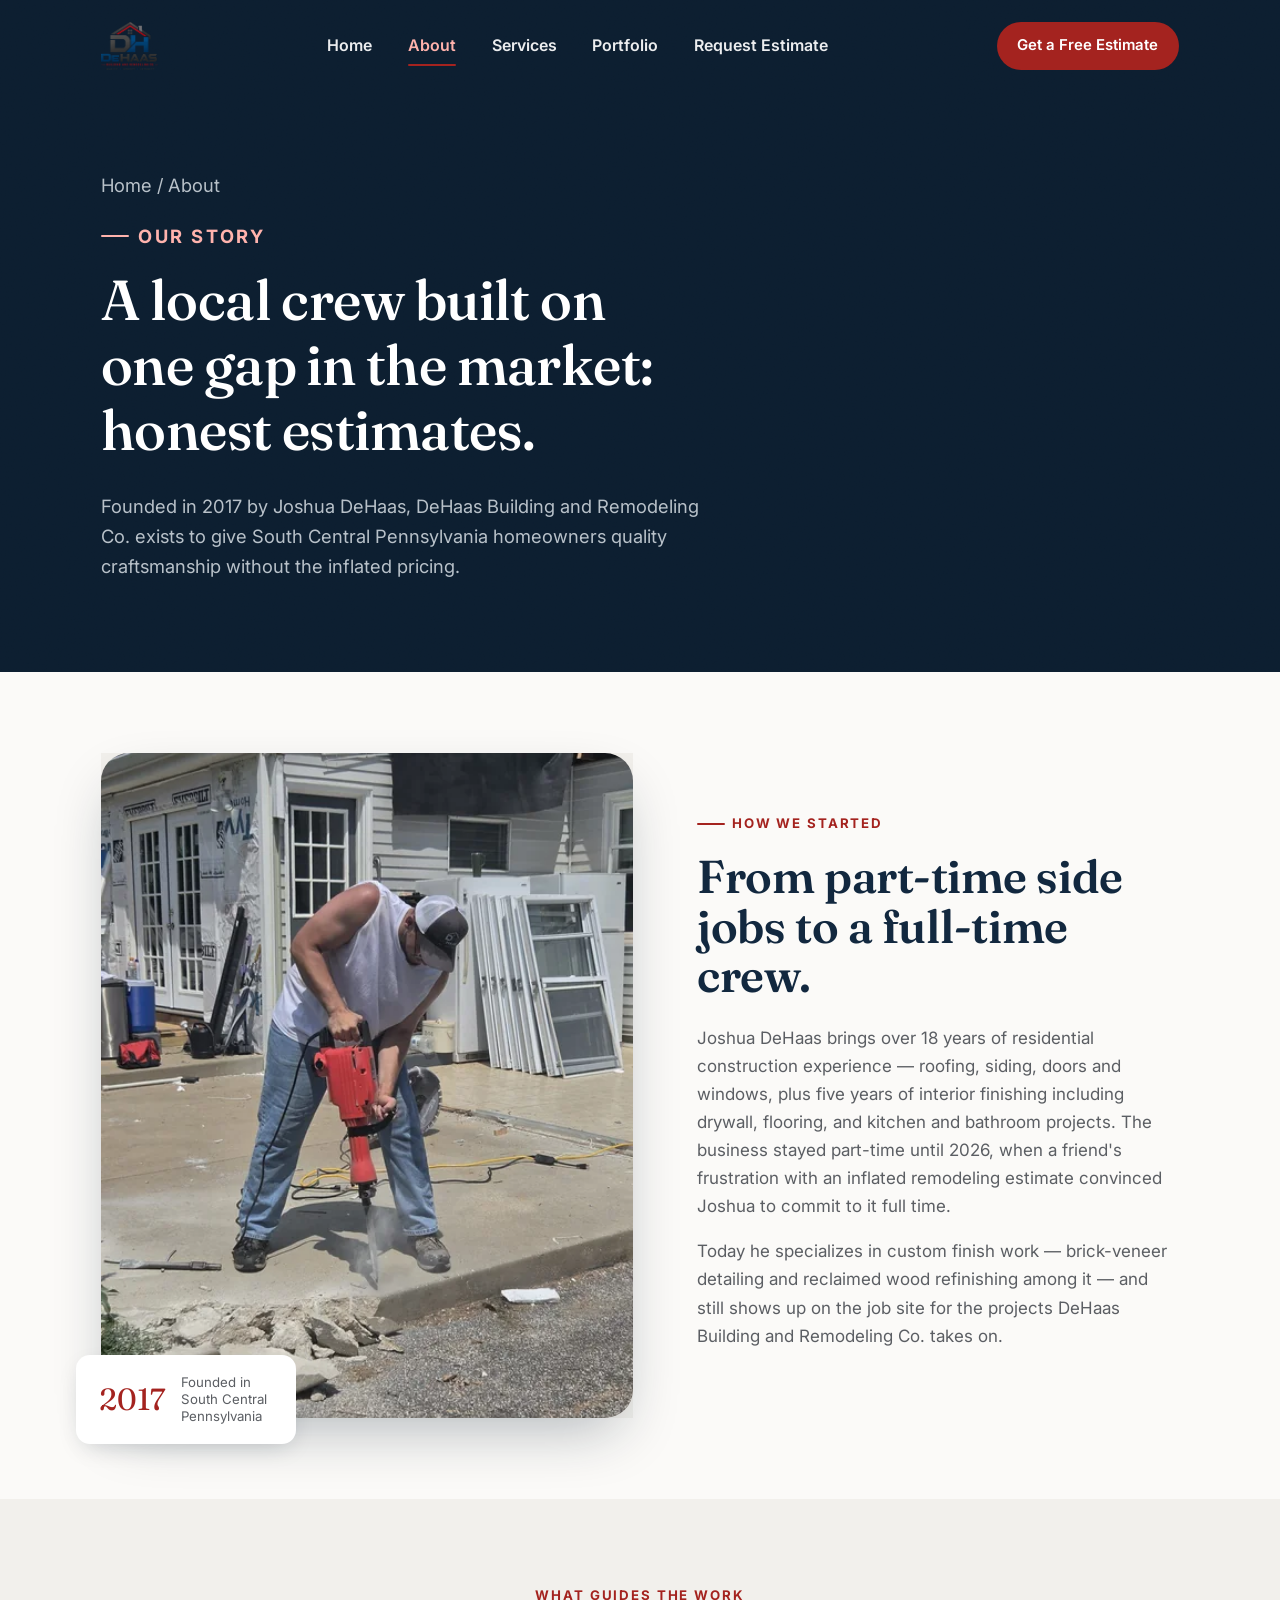
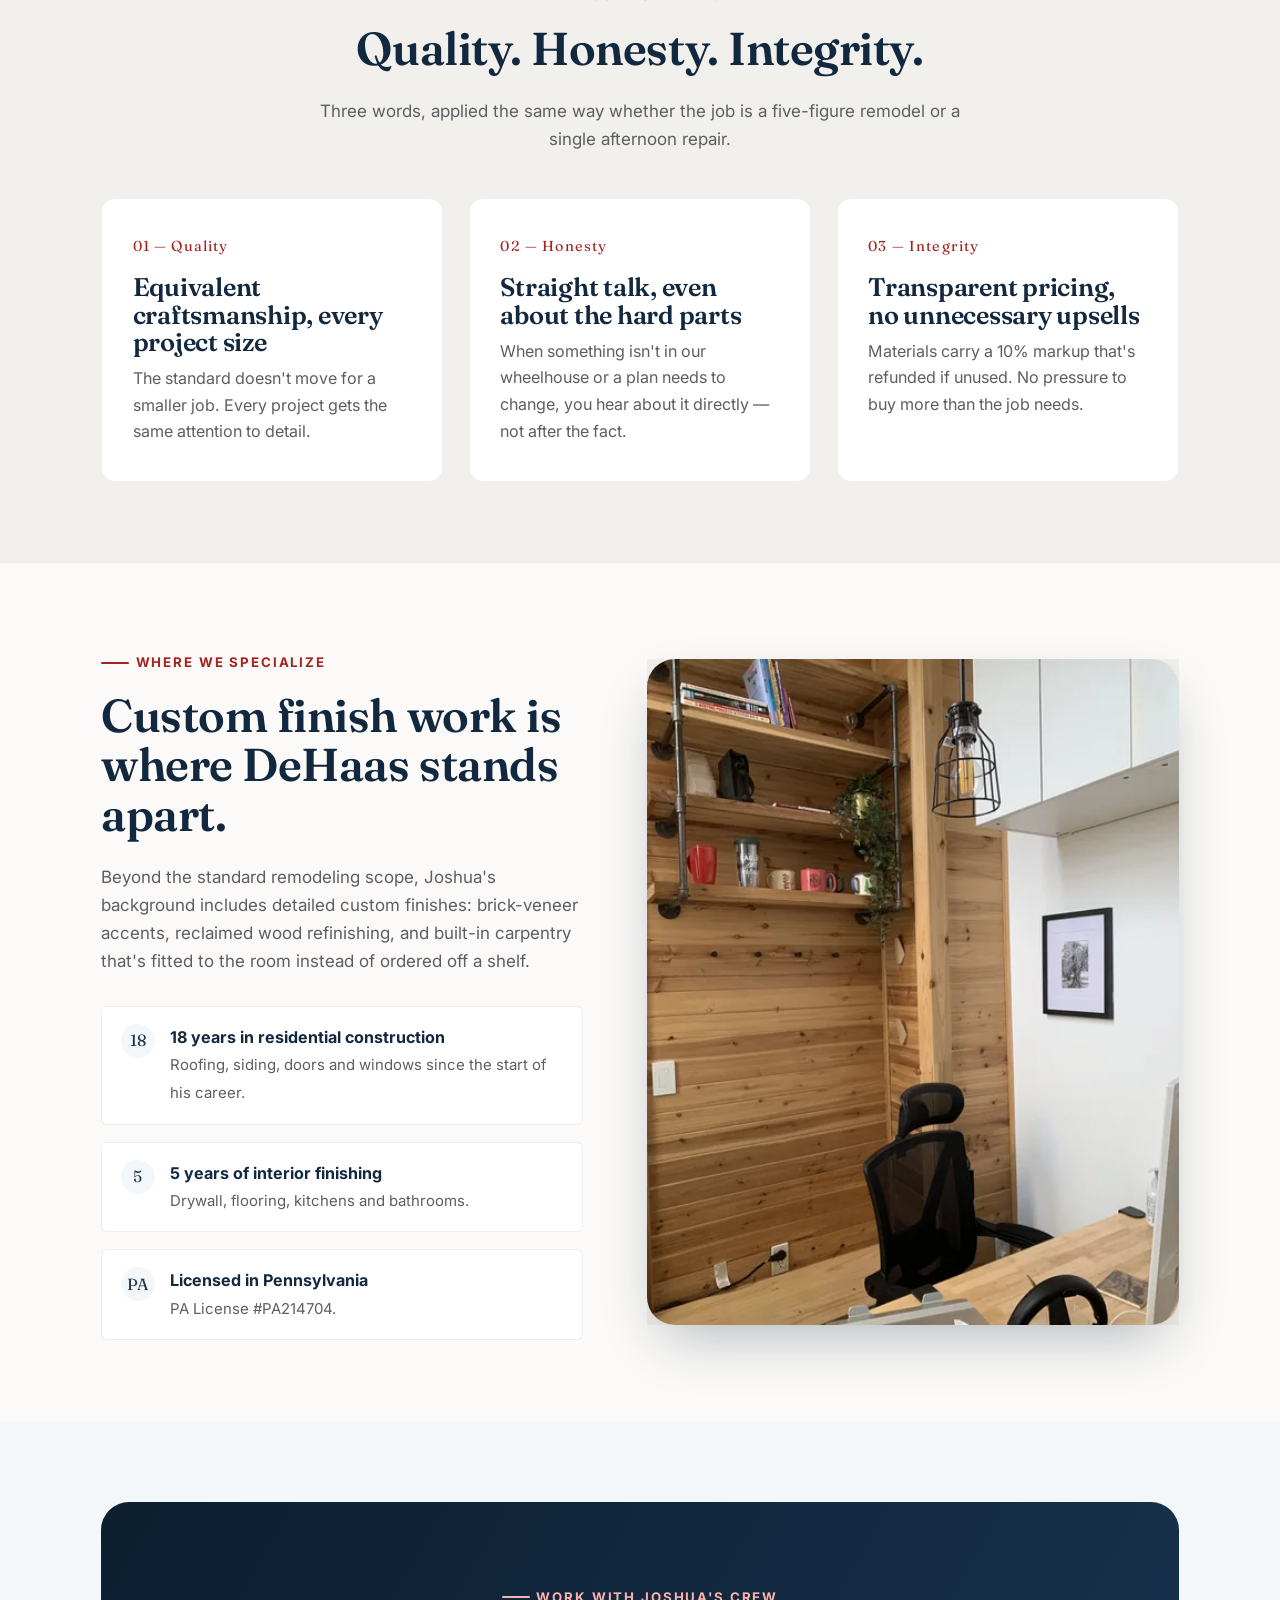
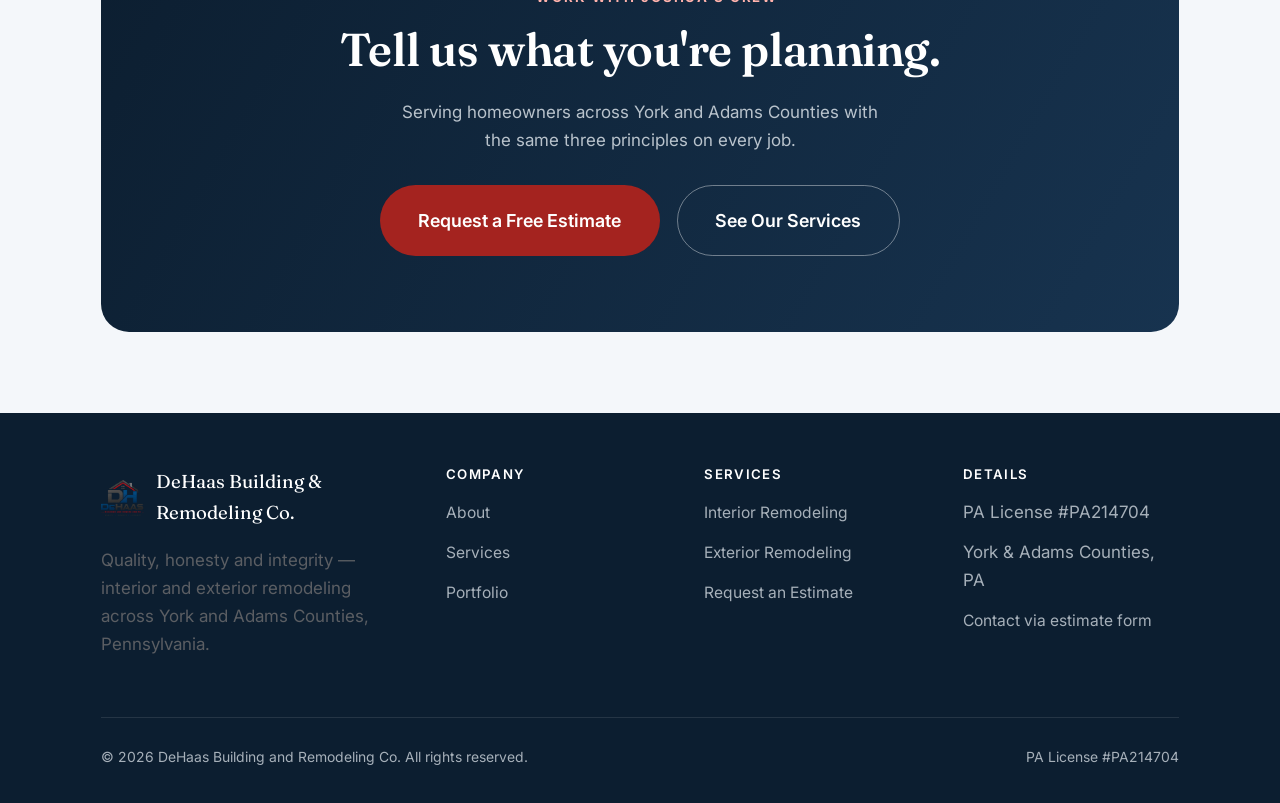
==== commit 9bcd6b9f: "Add sitewide SEO metadata and bump base font size for readability - Canonical URLs, Open Graph and T" ====
--- a/about.html
+++ b/about.html
@@ -32,6 +32,17 @@
 <meta name="viewport" content="width=device-width, initial-scale=1" />
 <title>About Joshua DeHaas | DeHaas Building and Remodeling Co.</title>
 <meta name="description" content="Founded in 2017 by Joshua DeHaas, DeHaas Building and Remodeling Co. brings 18 years of residential construction experience to York and Adams Counties, PA, guided by Quality, Honesty and Integrity." />
+<link rel="canonical" href="https://dehaasremodeling.com/about.html" />
+<meta property="og:type" content="website" />
+<meta property="og:site_name" content="DeHaas Building and Remodeling Co." />
+<meta property="og:title" content="About Joshua DeHaas | DeHaas Building and Remodeling Co." />
+<meta property="og:description" content="Founded in 2017 by Joshua DeHaas, bringing 18 years of residential construction experience to York and Adams Counties, PA." />
+<meta property="og:url" content="https://dehaasremodeling.com/about.html" />
+<meta property="og:image" content="https://dehaasremodeling.com/assets/img/hero-demo-1200.jpg" />
+<meta name="twitter:card" content="summary_large_image" />
+<meta name="twitter:title" content="About Joshua DeHaas | DeHaas Building and Remodeling Co." />
+<meta name="twitter:description" content="Founded in 2017, 18 years of residential construction experience in York and Adams Counties, PA." />
+<meta name="twitter:image" content="https://dehaasremodeling.com/assets/img/hero-demo-1200.jpg" />
 <link rel="icon" href="assets/img/logo.png" />
 <link rel="preconnect" href="https://fonts.googleapis.com" />
 <link rel="preconnect" href="https://fonts.gstatic.com" crossorigin />
--- a/assets/css/style.css
+++ b/assets/css/style.css
@@ -59,7 +59,9 @@
 *, *::before, *::after { box-sizing: border-box; }
 /* keep anchor jumps and mobile "scroll input into view" from landing content
    underneath the fixed header */
-html { scroll-behavior: smooth; scroll-padding-top: 96px; background: var(--paper); }
+/* base size bumped ~6% (16px -> 17px) for easier reading — scales every
+   rem-based measurement on the site along with it */
+html { scroll-behavior: smooth; scroll-padding-top: 96px; background: var(--paper); font-size: 106.25%; }
 @media (prefers-reduced-motion: reduce) {
   html { scroll-behavior: auto; }
   *, *::before, *::after {
@@ -75,7 +77,7 @@
   background: var(--paper);
   color: var(--ink);
   font-family: var(--font-body);
-  font-size: 16px;
+  font-size: 1rem;
   line-height: 1.65;
   -webkit-font-smoothing: antialiased;
   -moz-osx-font-smoothing: grayscale;
@@ -418,6 +420,13 @@
 .hero .eyebrow { color: #ffb2ac; }
 .hero h1 { color: var(--white); max-width: 18ch; }
 .hero-lede { color: rgba(255,255,255,0.86); font-size: 1.15rem; max-width: 46ch; }
+/* the dark-red emphasis color has too little contrast against a photo
+   background — give it a white chip so it stays legible everywhere */
+.hero-lede em {
+  background: var(--white);
+  padding: 0.05em 0.45em;
+  border-radius: 4px;
+}
 .hero-actions { display: flex; flex-wrap: wrap; gap: 1rem; margin-top: 2rem; }
 
 .hero-stats-bar {
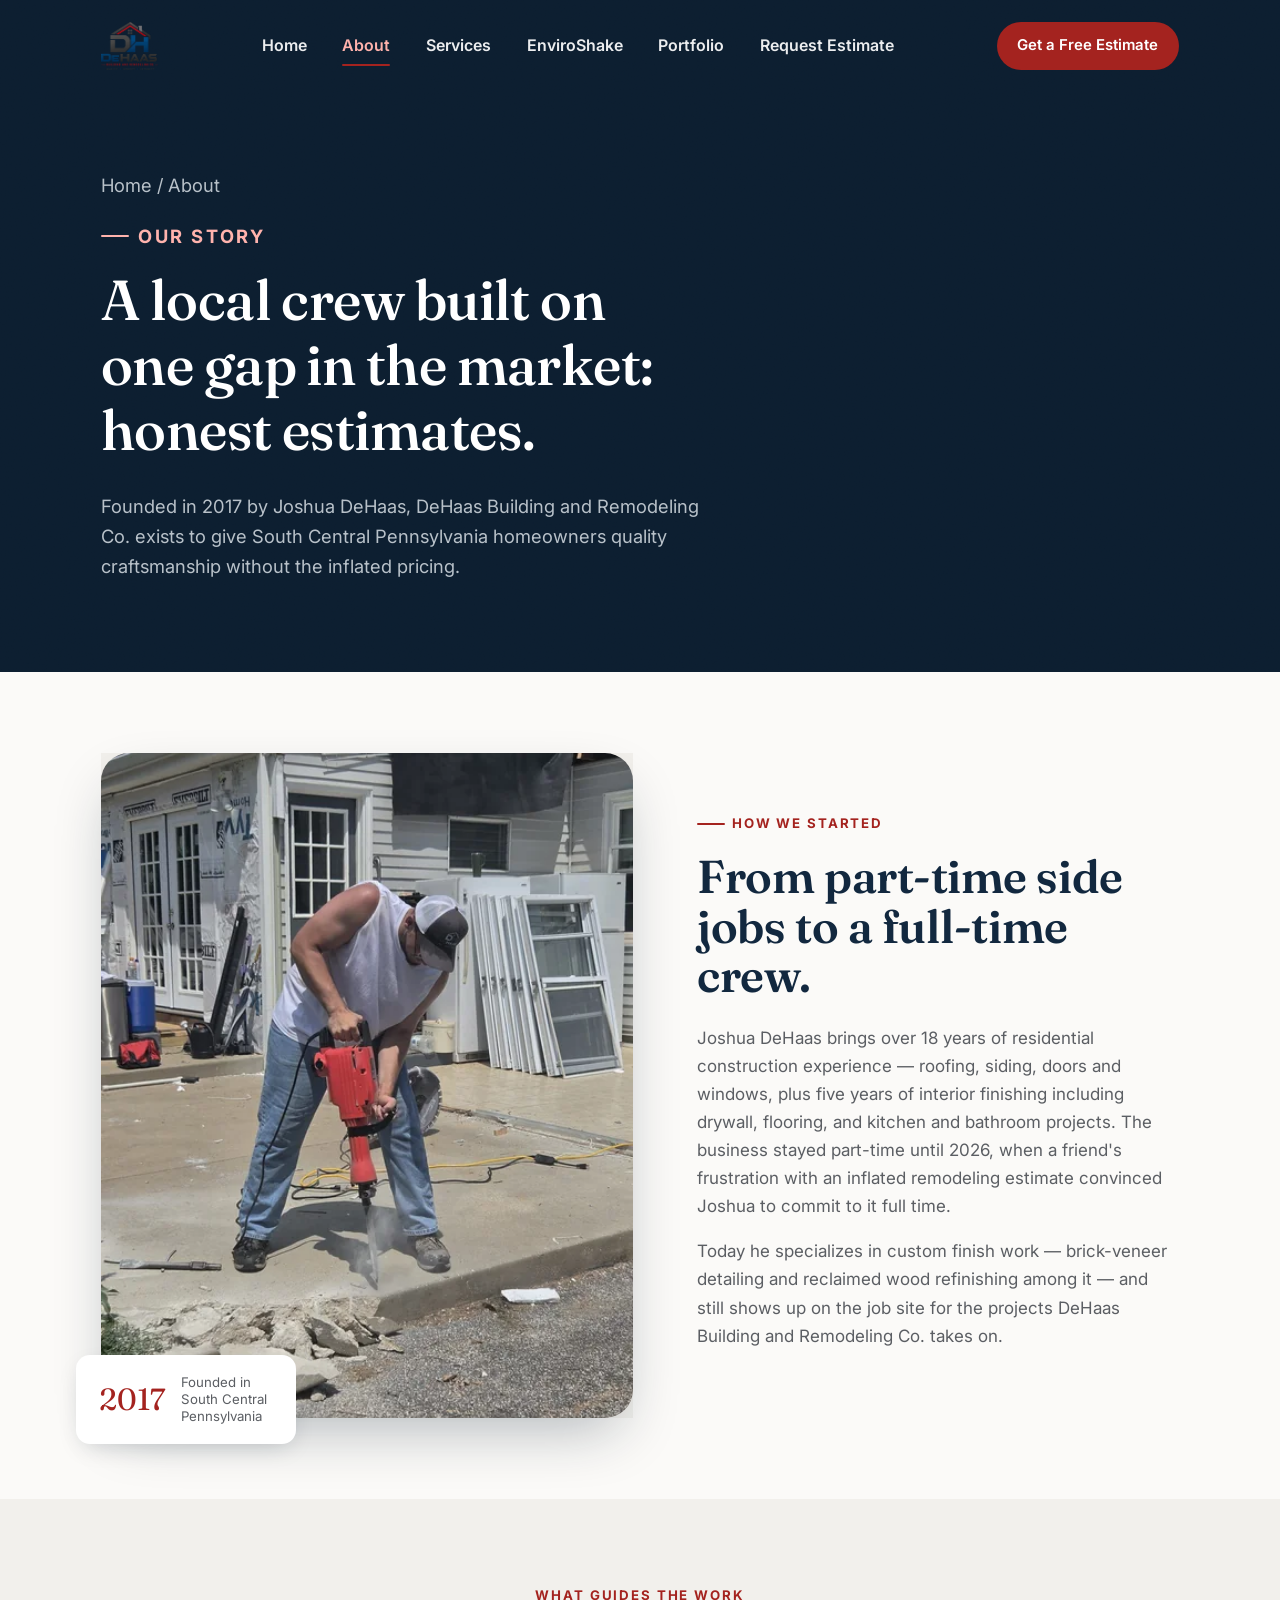
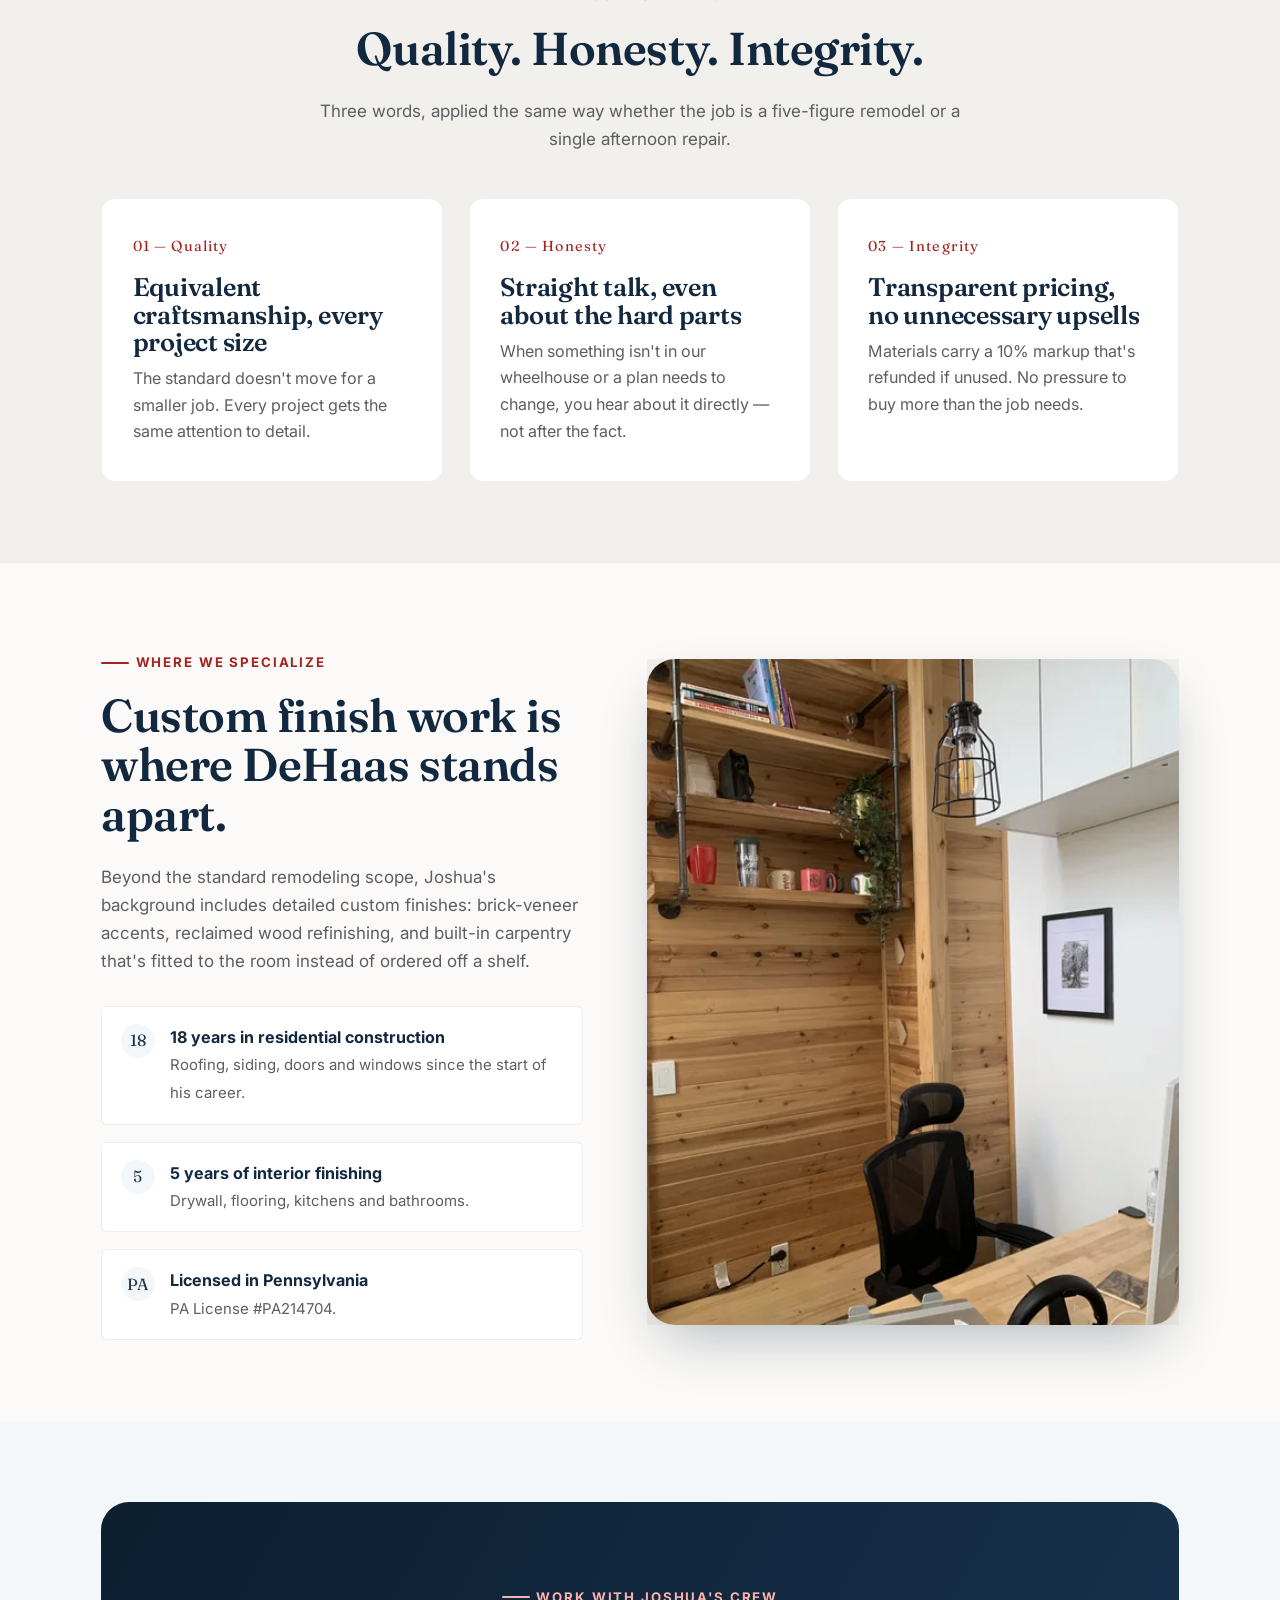
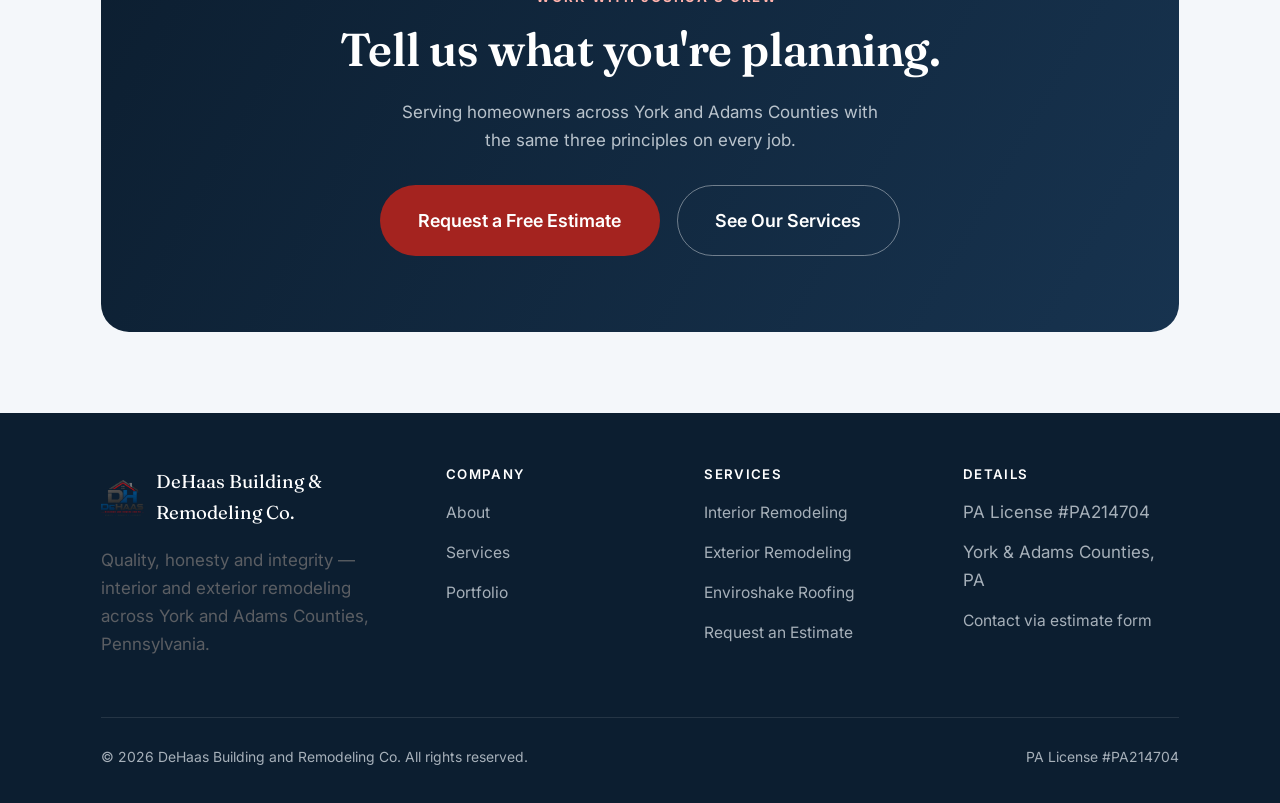
==== commit f34dfe2c: "Add a dedicated Enviroshake page and fix hero readability issues New enviroshake.html page: - Real c" ====
--- a/about.html
+++ b/about.html
@@ -9,6 +9,9 @@
 (function () {
   if ("scrollRestoration" in history) history.scrollRestoration = "manual";
   var jumpToTop = function () {
+    // a focused form field (e.g. restored by the browser on an estimate-page
+    // revisit) can pull the viewport back down right after we scroll to top
+    if (document.activeElement && document.activeElement.blur) document.activeElement.blur();
     var prevBehavior = document.documentElement.style.scrollBehavior;
     document.documentElement.style.scrollBehavior = "auto";
     window.scrollTo(0, 0);
@@ -23,6 +26,13 @@
   });
   window.addEventListener("load", function () {
     if (!location.hash) jumpToTop();
+  });
+  // final defensive check: late web-font swap, image reflow, or a browser's
+  // own focus/autofill restoration can still nudge scroll after "load"
+  window.addEventListener("load", function () {
+    setTimeout(function () {
+      if (!location.hash) jumpToTop();
+    }, 150);
   });
   window.addEventListener("pageshow", function (e) {
     if (e.persisted && !location.hash) jumpToTop();
@@ -61,6 +71,7 @@
       <a href="index.html">Home</a>
       <a href="about.html" aria-current="page">About</a>
       <a href="services.html">Services</a>
+      <a href="enviroshake.html">EnviroShake</a>
       <a href="portfolio.html">Portfolio</a>
       <a href="estimate.html">Request Estimate</a>
     </nav>
@@ -75,6 +86,7 @@
   <a href="index.html">Home</a>
   <a href="about.html">About</a>
   <a href="services.html">Services</a>
+  <a href="enviroshake.html">EnviroShake</a>
   <a href="portfolio.html">Portfolio</a>
   <a href="estimate.html">Request Estimate</a>
   <a class="btn btn-primary btn-lg mp-cta" href="estimate.html">Get a Free Estimate</a>
@@ -202,6 +214,7 @@
         <ul>
           <li><a href="services.html#interior">Interior Remodeling</a></li>
           <li><a href="services.html#exterior">Exterior Remodeling</a></li>
+          <li><a href="enviroshake.html">Enviroshake Roofing</a></li>
           <li><a href="estimate.html">Request an Estimate</a></li>
         </ul>
       </div>
--- a/assets/css/style.css
+++ b/assets/css/style.css
@@ -413,7 +413,7 @@
 }
 .hero-inner {
   position: relative;
-  z-index: 1;
+  z-index: 6;
   width: 100%;
   padding-block: clamp(6.5rem, 14vh, 9rem) clamp(3rem, 7vh, 4.5rem);
 }
@@ -426,6 +426,7 @@
   background: var(--white);
   padding: 0.05em 0.45em;
   border-radius: 4px;
+  font-weight: 700;
 }
 .hero-actions { display: flex; flex-wrap: wrap; gap: 1rem; margin-top: 2rem; }
 
@@ -1065,3 +1066,287 @@
 @media (prefers-reduced-motion: reduce) {
   .marquee-track { animation: none; }
 }
+
+/* ==========================================================================
+   EnviroShake page — a dedicated, premium "old-money study" aesthetic.
+   Everything here is scoped under body.enviroshake-page so it never leaks
+   into the rest of the site's warm/navy design system.
+   ========================================================================== */
+
+body.enviroshake-page {
+  --es-green-950: #0a1c13;
+  --es-green-900: #0f2718;
+  --es-green-850: #133020;
+  --es-green-800: #17392a;
+  --es-green-700: #204a37;
+  --es-gold: #c9a24e;
+  --es-gold-bright: #e6c878;
+  --es-gold-dim: rgba(201,162,78,0.35);
+  --es-cream: #f4ecd8;
+  --es-cream-dim: #cdc2a6;
+  --es-espresso: #241a12;
+  background: var(--es-green-950);
+  color: var(--es-cream-dim);
+}
+body.enviroshake-page .site-footer {
+  background: var(--es-green-950);
+}
+
+/* header floats transparent-on-photo at the top of the ES hero too */
+body.enviroshake-page .site-header:not(.is-scrolled) .brand { color: var(--es-cream); }
+body.enviroshake-page .site-header:not(.is-scrolled) .nav-links a { color: rgba(244,236,216,0.86); }
+body.enviroshake-page .site-header.is-scrolled::before { background: rgba(15,39,24,0.92); }
+body.enviroshake-page .site-header.is-scrolled .brand,
+body.enviroshake-page .site-header.is-scrolled .nav-links a { color: var(--es-cream); }
+body.enviroshake-page .site-header.is-scrolled .nav-links a[aria-current="page"] { color: var(--es-gold-bright); }
+
+.es-hero {
+  position: relative;
+  min-height: 96svh;
+  display: flex;
+  align-items: flex-end;
+  overflow: hidden;
+  color: var(--es-cream);
+}
+.es-hero > .es-hero-media {
+  position: absolute;
+  inset: 0;
+  z-index: 0;
+}
+.es-hero-media picture, .es-hero-media img {
+  width: 100%; height: 100%; display: block; object-fit: cover; object-position: center 40%;
+}
+.es-hero-media::after {
+  content: "";
+  position: absolute;
+  inset: 0;
+  background:
+    linear-gradient(180deg, rgba(10,28,19,0.25) 0%, rgba(10,28,19,0.35) 35%, rgba(10,28,19,0.95) 100%),
+    linear-gradient(90deg, rgba(10,28,19,0.7) 0%, rgba(10,28,19,0.15) 60%);
+}
+.es-hero-inner {
+  position: relative;
+  z-index: 2;
+  padding-block: clamp(6rem, 14vh, 9rem) clamp(3.5rem, 8vh, 5rem);
+}
+.es-badge {
+  display: inline-flex;
+  align-items: center;
+  gap: 0.6rem;
+  border: 1px solid var(--es-gold-dim);
+  border-radius: 999px;
+  padding: 0.5em 1.1em;
+  font-family: var(--font-body);
+  font-size: 0.78rem;
+  font-weight: 600;
+  letter-spacing: 0.08em;
+  text-transform: uppercase;
+  color: var(--es-gold-bright);
+  background: rgba(201,162,78,0.08);
+  margin-bottom: 1.5rem;
+}
+.es-badge .dot { width: 6px; height: 6px; border-radius: 50%; background: var(--es-gold-bright); flex: none; }
+.es-hero h1 {
+  font-family: var(--font-display);
+  font-weight: 560;
+  font-size: clamp(2.3rem, 5vw, 4rem);
+  line-height: 1.1;
+  color: var(--es-cream);
+  max-width: 20ch;
+  text-wrap: balance;
+}
+.es-eyebrow {
+  display: inline-flex;
+  align-items: center;
+  gap: 0.7rem;
+  font-family: var(--font-body);
+  font-size: 0.8rem;
+  font-weight: 700;
+  letter-spacing: 0.22em;
+  text-transform: uppercase;
+  color: var(--es-gold-bright);
+  margin-bottom: 1rem;
+}
+.es-eyebrow::before { content: ""; width: 32px; height: 1px; background: var(--es-gold); }
+.es-hero-lede {
+  font-size: 1.15rem;
+  line-height: 1.7;
+  color: rgba(244,236,216,0.82);
+  max-width: 52ch;
+  margin-top: 1.25rem;
+}
+.es-hero-actions { display: flex; flex-wrap: wrap; gap: 1rem; margin-top: 2.25rem; }
+
+/* buttons: a restrained gold/outline pair, distinct from the rest of the site */
+.es-btn {
+  display: inline-flex;
+  align-items: center;
+  justify-content: center;
+  gap: 0.6em;
+  padding: 1em 2em;
+  border-radius: 3px;
+  font-family: var(--font-body);
+  font-weight: 600;
+  font-size: 0.98rem;
+  letter-spacing: 0.02em;
+  text-decoration: none;
+  cursor: pointer;
+  transition: transform 220ms var(--ease-out), box-shadow 220ms var(--ease-out), background 220ms var(--ease-out), border-color 220ms var(--ease-out);
+  border: 1px solid transparent;
+}
+.es-btn-primary {
+  background: linear-gradient(180deg, var(--es-gold-bright), var(--es-gold));
+  color: var(--es-green-950);
+  box-shadow: 0 10px 30px -12px rgba(201,162,78,0.55);
+}
+.es-btn-primary:hover { transform: translateY(-2px); box-shadow: 0 16px 36px -14px rgba(201,162,78,0.7); }
+.es-btn-outline {
+  border-color: rgba(244,236,216,0.35);
+  color: var(--es-cream);
+}
+.es-btn-outline:hover { border-color: var(--es-gold-bright); color: var(--es-gold-bright); background: rgba(201,162,78,0.08); }
+
+.es-scroll-cue {
+  position: absolute;
+  right: clamp(1.25rem, 4vw, 3rem);
+  bottom: 2rem;
+  z-index: 2;
+  display: flex; flex-direction: column; align-items: center; gap: 0.6rem;
+  color: rgba(244,236,216,0.6);
+  font-size: 0.7rem;
+  letter-spacing: 0.2em;
+  text-transform: uppercase;
+  writing-mode: vertical-rl;
+}
+.es-scroll-cue .line { width: 1px; height: 46px; background: rgba(201,162,78,0.5); }
+
+/* section rhythm */
+.es-section { padding-block: clamp(4rem, 9vh, 6.5rem); }
+.es-section-alt { background: var(--es-green-900); }
+.es-section-espresso { background: var(--es-espresso); }
+.es-divider {
+  width: 64px; height: 2px;
+  background: linear-gradient(90deg, var(--es-gold), transparent);
+  margin-bottom: 1.5rem;
+}
+.es-section h2 {
+  font-family: var(--font-display);
+  font-weight: 550;
+  color: var(--es-cream);
+  font-size: clamp(1.8rem, 3.2vw, 2.6rem);
+  max-width: 22ch;
+}
+.es-section p { color: var(--es-cream-dim); max-width: 62ch; }
+.es-lede { font-size: 1.08rem; line-height: 1.75; }
+
+.es-split {
+  display: grid;
+  grid-template-columns: 1fr 1fr;
+  gap: clamp(2rem, 5vw, 4.5rem);
+  align-items: center;
+}
+.es-split.reverse .es-split-media { order: 2; }
+.es-split-media { position: relative; }
+.es-frame {
+  position: relative;
+  border-radius: 6px;
+  overflow: hidden;
+  border: 1px solid var(--es-gold-dim);
+  box-shadow: 0 30px 70px -30px rgba(0,0,0,0.6);
+  background: var(--es-espresso);
+}
+.es-frame picture, .es-frame img { display: block; width: 100%; height: 100%; object-fit: cover; }
+.es-frame-cap {
+  position: absolute;
+  left: 0; right: 0; bottom: 0;
+  padding: 1rem 1.25rem;
+  background: linear-gradient(0deg, rgba(10,20,14,0.85), transparent);
+  color: var(--es-cream);
+  font-size: 0.85rem;
+  letter-spacing: 0.03em;
+}
+
+/* the manufacturer wordmark, presented like a small brass plaque */
+.es-logo-plaque-wrap {
+  display: flex;
+  flex-direction: column;
+  align-items: center;
+  gap: 1.1rem;
+  text-align: center;
+}
+.es-logo-plaque {
+  display: inline-flex;
+  align-items: center;
+  justify-content: center;
+  padding: 2.75rem 3.5rem;
+  background: var(--es-cream);
+  border-radius: 8px;
+  border: 1px solid var(--es-gold-dim);
+  box-shadow: 0 24px 60px -24px rgba(0,0,0,0.6);
+}
+.es-logo-plaque img { display: block; height: 52px; width: auto; }
+.es-logo-caption {
+  font-size: 0.78rem;
+  letter-spacing: 0.1em;
+  text-transform: uppercase;
+  color: var(--es-cream-dim);
+  max-width: none;
+  margin: 0;
+}
+
+.es-benefits-grid {
+  display: grid;
+  grid-template-columns: repeat(3, 1fr);
+  gap: 1.25rem;
+  margin-top: 2.5rem;
+}
+.es-benefit-card {
+  position: relative;
+  padding: 1.75rem 1.5rem;
+  border: 1px solid var(--es-gold-dim);
+  border-radius: 6px;
+  background: linear-gradient(160deg, var(--es-green-850), var(--es-green-900));
+}
+.es-benefit-card .es-num {
+  display: inline-flex;
+  align-items: center; justify-content: center;
+  width: 34px; height: 34px;
+  border: 1px solid var(--es-gold);
+  border-radius: 50%;
+  color: var(--es-gold-bright);
+  font-family: var(--font-display);
+  font-size: 0.95rem;
+  margin-bottom: 1rem;
+}
+.es-benefit-card h3 {
+  font-family: var(--font-body);
+  color: var(--es-cream);
+  font-size: 1.02rem;
+  font-weight: 650;
+  line-height: 1.4;
+  margin: 0;
+}
+
+.es-cta-band {
+  border: 1px solid var(--es-gold-dim);
+  border-radius: 10px;
+  padding: clamp(2.5rem, 6vw, 4rem);
+  background: linear-gradient(155deg, var(--es-green-850) 0%, var(--es-green-950) 100%);
+  text-align: center;
+}
+.es-cta-band h2 { margin-inline: auto; }
+.es-cta-band p { margin-inline: auto; }
+.es-cta-actions { display: flex; justify-content: center; flex-wrap: wrap; gap: 1rem; margin-top: 2rem; }
+.es-license { margin-top: 1.5rem; font-size: 0.85rem; color: var(--es-cream-dim); letter-spacing: 0.03em; }
+
+body.enviroshake-page .img-frame { background-color: var(--es-espresso, #241a12); }
+
+@media (max-width: 900px) {
+  .es-split { grid-template-columns: 1fr; }
+  .es-split.reverse .es-split-media { order: 0; }
+  .es-benefits-grid { grid-template-columns: 1fr 1fr; }
+}
+@media (max-width: 560px) {
+  .es-benefits-grid { grid-template-columns: 1fr; }
+  .es-hero-actions .es-btn { flex: 1 1 auto; }
+}
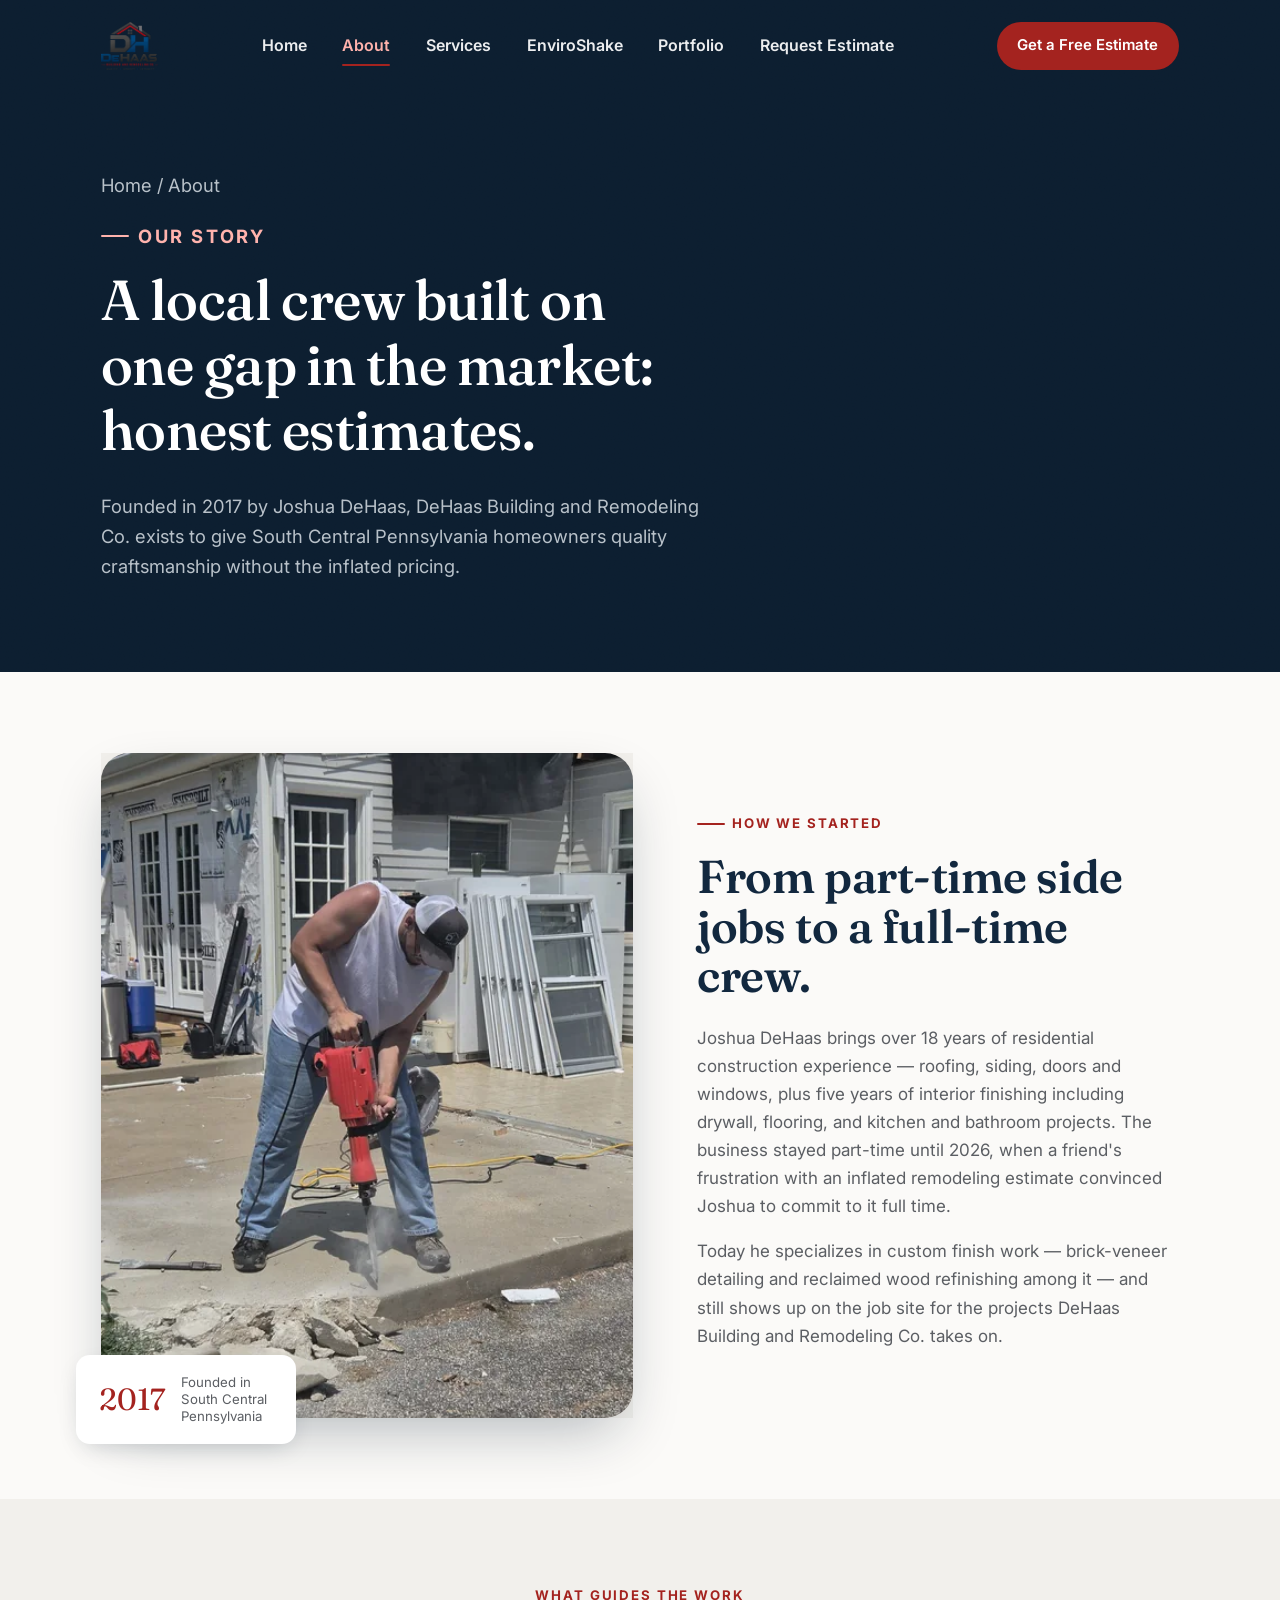
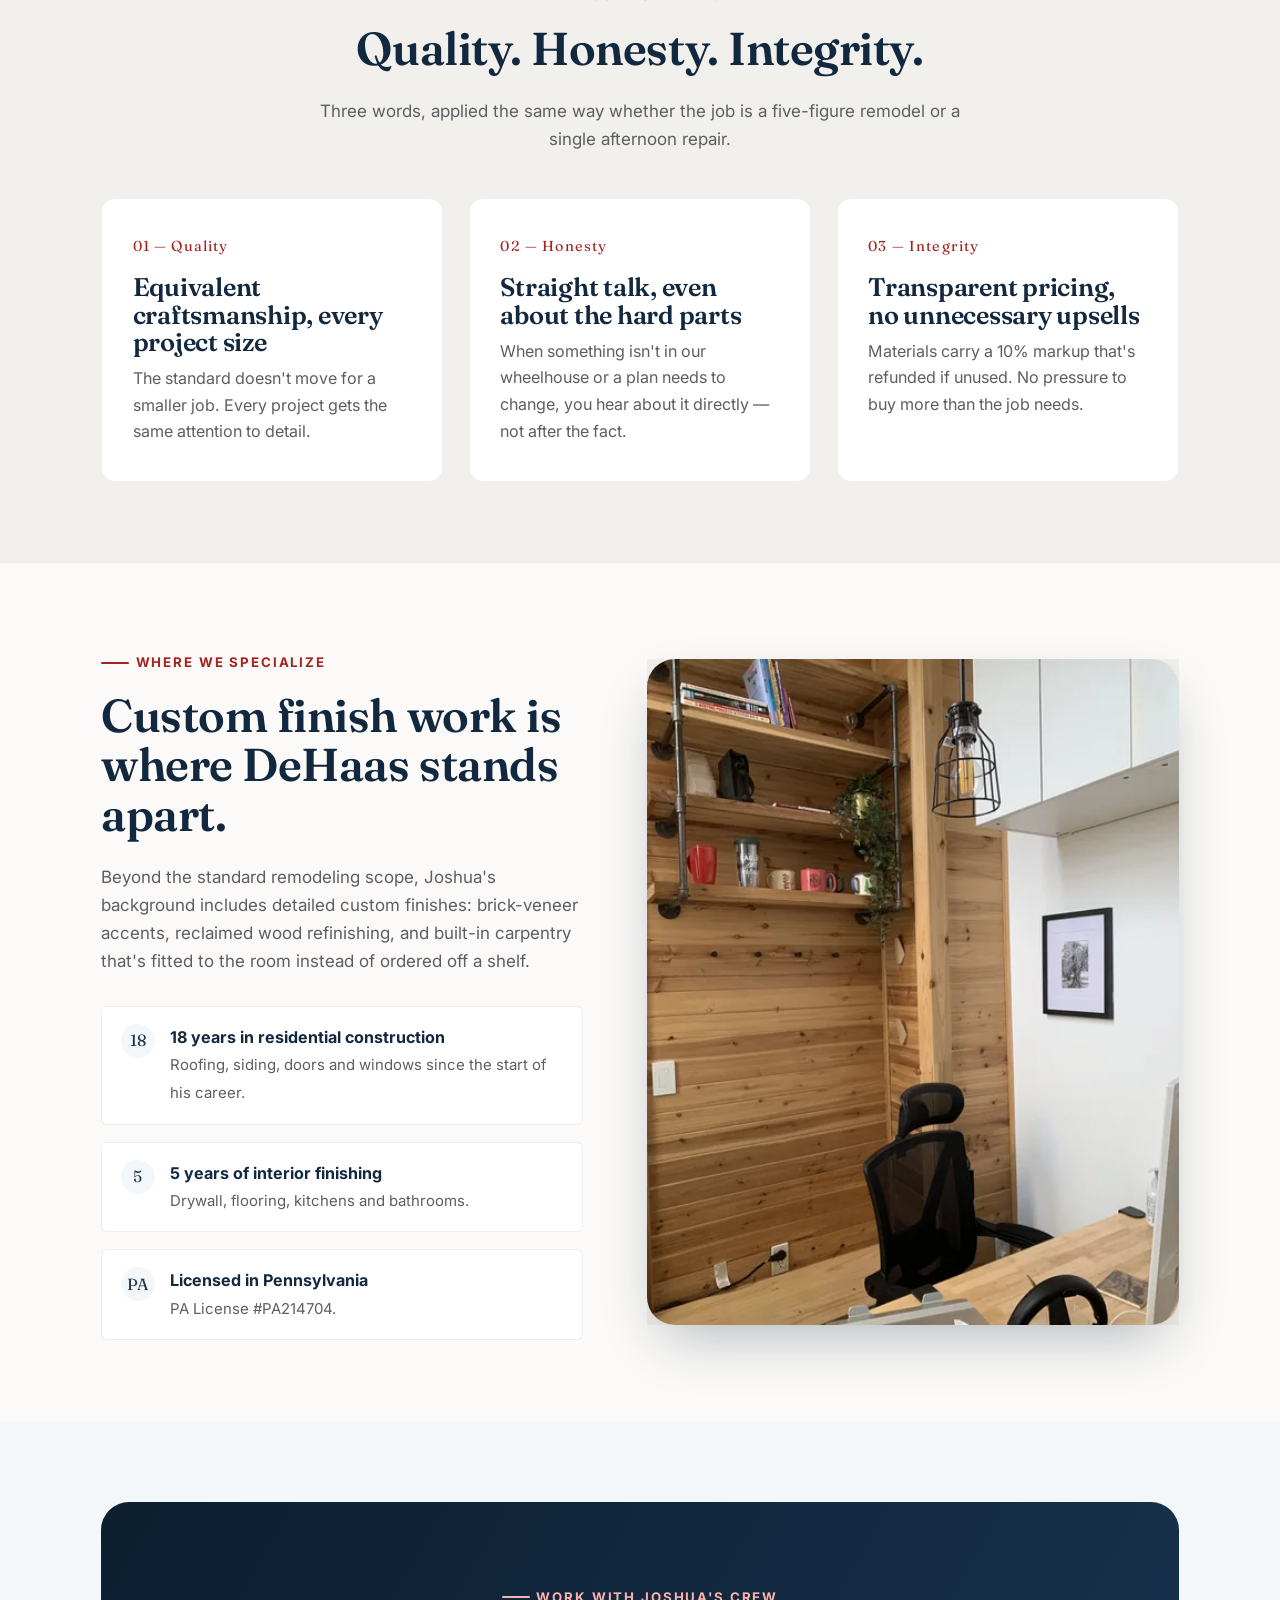
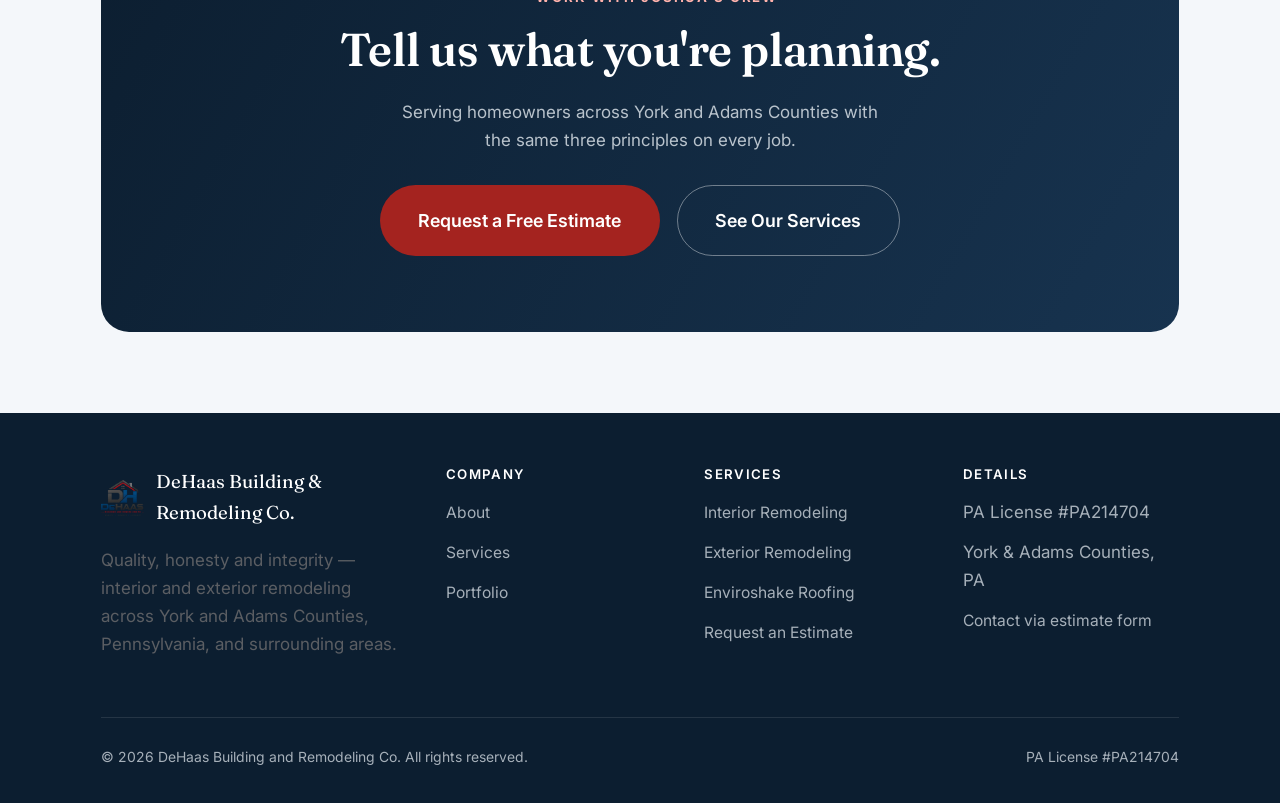
==== commit 28bb0a1a: "Add nearby-Maryland service area to SEO/AEO copy and schema Confirmed with the business owner that D" ====
--- a/about.html
+++ b/about.html
@@ -58,6 +58,46 @@
 <link rel="preconnect" href="https://fonts.gstatic.com" crossorigin />
 <link href="https://fonts.googleapis.com/css2?family=Fraunces:opsz,wght@9..144,500;9..144,560;9..144,620&family=Inter:wght@400;500;600;700&display=swap" rel="stylesheet" />
 <link rel="stylesheet" href="assets/css/style.css" />
+<script type="application/ld+json">
+{
+  "@context": "https://schema.org",
+  "@type": "GeneralContractor",
+  "@id": "https://dehaasremodeling.com/#business",
+  "name": "DeHaas Building and Remodeling Co.",
+  "url": "https://dehaasremodeling.com/",
+  "logo": "https://dehaasremodeling.com/assets/img/logo.png",
+  "image": "https://dehaasremodeling.com/assets/img/exterior-addition-1200.jpg",
+  "description": "Family-run remodeling contractor led by owner Joshua DeHaas, serving York and Adams Counties, PA and surrounding areas, including nearby Maryland, with interior and exterior remodeling, roofing, siding, decks, windows, doors and certified Enviroshake roofing installation.",
+  "areaServed": [
+    { "@type": "AdministrativeArea", "name": "York County, PA" },
+    { "@type": "AdministrativeArea", "name": "Adams County, PA" },
+    { "@type": "AdministrativeArea", "name": "Surrounding areas of South Central Pennsylvania and nearby Maryland" }
+  ],
+  "address": {
+    "@type": "PostalAddress",
+    "addressRegion": "PA",
+    "addressCountry": "US"
+  },
+  "founder": { "@type": "Person", "name": "Joshua DeHaas" },
+  "foundingDate": "2017",
+  "priceRange": "$$",
+  "hasCredential": {
+    "@type": "EducationalOccupationalCredential",
+    "credentialCategory": "license",
+    "identifier": "PA214704"
+  }
+}
+</script>
+<script type="application/ld+json">
+{
+  "@context": "https://schema.org",
+  "@type": "BreadcrumbList",
+  "itemListElement": [
+    { "@type": "ListItem", "position": 1, "name": "Home", "item": "https://dehaasremodeling.com/" },
+    { "@type": "ListItem", "position": 2, "name": "About", "item": "https://dehaasremodeling.com/about.html" }
+  ]
+}
+</script>
 </head>
 <body>
 <a class="skip-link" href="#main">Skip to content</a>
@@ -199,7 +239,7 @@
           <img src="assets/img/logo.png" alt="" />
           <span>DeHaas Building &amp; Remodeling Co.</span>
         </div>
-        <p style="max-width:32ch">Quality, honesty and integrity &mdash; interior and exterior remodeling across York and Adams Counties, Pennsylvania.</p>
+        <p style="max-width:32ch">Quality, honesty and integrity &mdash; interior and exterior remodeling across York and Adams Counties, Pennsylvania, and surrounding areas.</p>
       </div>
       <div class="footer-col">
         <h4>Company</h4>
--- a/assets/css/style.css
+++ b/assets/css/style.css
@@ -761,6 +761,39 @@
 .pillar-list strong { display: block; color: var(--navy-900); font-size: 0.95rem; }
 .pillar-list span { font-size: 0.88rem; color: var(--ink-soft); }
 
+/* ------------------------------------ faq ----------------------------------- */
+.faq-list { max-width: 54rem; margin-top: 2rem; display: grid; gap: 0.9rem; }
+.faq-item {
+  border: 1px solid rgba(12,30,48,0.12);
+  border-radius: var(--radius-sm);
+  background: var(--white);
+  overflow: hidden;
+}
+.faq-item summary {
+  cursor: pointer;
+  list-style: none;
+  padding: 1.1rem 1.4rem;
+  font-family: var(--font-display);
+  font-weight: 600;
+  font-size: 1.05rem;
+  color: var(--navy-900);
+  display: flex;
+  align-items: center;
+  justify-content: space-between;
+  gap: 1rem;
+}
+.faq-item summary::-webkit-details-marker { display: none; }
+.faq-item summary::after {
+  content: "+";
+  font-size: 1.4rem;
+  line-height: 1;
+  color: var(--ink-soft);
+  flex: none;
+}
+.faq-item[open] summary::after { content: "\2212"; }
+.faq-item .faq-answer { padding: 0 1.4rem 1.3rem; }
+.faq-item .faq-answer p { margin: 0; color: var(--ink-soft); line-height: 1.7; }
+
 /* ------------------------------------ cta ----------------------------------- */
 
 .cta-band {
@@ -1067,38 +1100,91 @@
   .marquee-track { animation: none; }
 }
 
+
 /* ==========================================================================
-   EnviroShake page — a dedicated, premium "old-money study" aesthetic.
+   EnviroShake page — a dedicated, dark premium aesthetic.
    Everything here is scoped under body.enviroshake-page so it never leaks
    into the rest of the site's warm/navy design system.
    ========================================================================== */
 
 body.enviroshake-page {
-  --es-green-950: #0a1c13;
-  --es-green-900: #0f2718;
-  --es-green-850: #133020;
-  --es-green-800: #17392a;
-  --es-green-700: #204a37;
-  --es-gold: #c9a24e;
-  --es-gold-bright: #e6c878;
-  --es-gold-dim: rgba(201,162,78,0.35);
-  --es-cream: #f4ecd8;
-  --es-cream-dim: #cdc2a6;
-  --es-espresso: #241a12;
+  --es-green-950: #061510;
+  --es-green-900: #0a1f17;
+  --es-green-850: #0d281d;
+  --es-green-800: #103224;
+  --es-green-700: #163f2d;
+  --es-accent: #123524;
+  --es-accent-mid: #1c5138;
+  --es-accent-bright: #3d8f66;
+  --es-accent-glow: rgba(61,143,102,0.28);
+  --es-line: rgba(61,143,102,0.22);
+  --es-cream: #eef2ee;
+  --es-cream-dim: #a9b6ad;
+  --es-espresso: #0c1a14;
   background: var(--es-green-950);
   color: var(--es-cream-dim);
 }
-body.enviroshake-page .site-footer {
-  background: var(--es-green-950);
-}
+body.enviroshake-page .site-footer { background: var(--es-green-950); }
 
 /* header floats transparent-on-photo at the top of the ES hero too */
 body.enviroshake-page .site-header:not(.is-scrolled) .brand { color: var(--es-cream); }
-body.enviroshake-page .site-header:not(.is-scrolled) .nav-links a { color: rgba(244,236,216,0.86); }
-body.enviroshake-page .site-header.is-scrolled::before { background: rgba(15,39,24,0.92); }
+body.enviroshake-page .site-header:not(.is-scrolled) .nav-links a { color: rgba(238,242,238,0.86); }
+body.enviroshake-page .site-header.is-scrolled::before { background: rgba(10,31,23,0.94); }
 body.enviroshake-page .site-header.is-scrolled .brand,
 body.enviroshake-page .site-header.is-scrolled .nav-links a { color: var(--es-cream); }
-body.enviroshake-page .site-header.is-scrolled .nav-links a[aria-current="page"] { color: var(--es-gold-bright); }
+body.enviroshake-page .site-header .nav-links a[aria-current="page"] { color: var(--es-accent-bright); }
+
+/* the header CTA + hamburger pick up the page's own dark-green identity
+   instead of the site-wide red, to match the logo swap below */
+body.enviroshake-page .nav-actions .btn-primary,
+body.enviroshake-page .mp-cta {
+  --btn-bg: var(--es-accent-mid);
+  --btn-fg: var(--es-cream);
+}
+body.enviroshake-page .nav-actions .btn-primary:hover,
+body.enviroshake-page .mp-cta:hover { --btn-bg: var(--es-accent-bright); }
+body.enviroshake-page .nav-toggle {
+  background: var(--es-accent);
+  border-color: var(--es-line);
+}
+body.enviroshake-page .nav-toggle .bar { background: var(--es-cream); }
+body.enviroshake-page .mobile-panel {
+  background: var(--es-green-950);
+}
+body.enviroshake-page .mobile-panel a { color: var(--es-cream); }
+body.enviroshake-page .mp-meta { color: var(--es-cream-dim); }
+
+/* ---------------------------------- texture: layered depth ---------------------------------- */
+body.enviroshake-page .es-section,
+body.enviroshake-page .es-hero-media::after {
+  position: relative;
+}
+.es-depth {
+  position: relative;
+  isolation: isolate;
+}
+.es-depth::before {
+  content: "";
+  position: absolute;
+  inset: 0;
+  z-index: 0;
+  pointer-events: none;
+  background:
+    radial-gradient(ellipse 60% 45% at 12% -10%, var(--es-accent-glow), transparent 60%),
+    radial-gradient(ellipse 55% 50% at 105% 110%, rgba(0,0,0,0.55), transparent 60%);
+}
+.es-depth::after {
+  content: "";
+  position: absolute;
+  inset: 0;
+  z-index: 0;
+  pointer-events: none;
+  opacity: 0.05;
+  mix-blend-mode: overlay;
+  background-image: url("data:image/svg+xml;utf8,<svg xmlns='http://www.w3.org/2000/svg' width='120' height='120'><filter id='n'><feTurbulence type='fractalNoise' baseFrequency='0.9' numOctaves='2' stitchTiles='stitch'/></filter><rect width='100%25' height='100%25' filter='url(%23n)'/></svg>");
+  background-size: 180px 180px;
+}
+.es-depth > * { position: relative; z-index: 1; }
 
 .es-hero {
   position: relative;
@@ -1121,39 +1207,61 @@
   position: absolute;
   inset: 0;
   background:
-    linear-gradient(180deg, rgba(10,28,19,0.25) 0%, rgba(10,28,19,0.35) 35%, rgba(10,28,19,0.95) 100%),
-    linear-gradient(90deg, rgba(10,28,19,0.7) 0%, rgba(10,28,19,0.15) 60%);
+    radial-gradient(ellipse 70% 60% at 15% 15%, rgba(28,81,56,0.22), transparent 55%),
+    linear-gradient(180deg, rgba(6,21,16,0.58) 0%, rgba(6,21,16,0.66) 35%, rgba(6,21,16,0.98) 100%),
+    linear-gradient(90deg, rgba(6,21,16,0.88) 0%, rgba(6,21,16,0.32) 62%);
 }
 .es-hero-inner {
   position: relative;
   z-index: 2;
   padding-block: clamp(6rem, 14vh, 9rem) clamp(3.5rem, 8vh, 5rem);
+}
+.es-hero-inner::before {
+  content: "";
+  position: absolute;
+  z-index: -1;
+  left: -6vw;
+  right: -6vw;
+  top: -3rem;
+  bottom: -2rem;
+  background: radial-gradient(ellipse 80% 90% at 18% 45%, rgba(6,21,16,0.68), rgba(6,21,16,0.3) 55%, transparent 78%);
+  pointer-events: none;
 }
 .es-badge {
   display: inline-flex;
   align-items: center;
   gap: 0.6rem;
-  border: 1px solid var(--es-gold-dim);
+  border: 1px solid rgba(18,53,36,0.1);
   border-radius: 999px;
   padding: 0.5em 1.1em;
   font-family: var(--font-body);
   font-size: 0.78rem;
-  font-weight: 600;
+  font-weight: 700;
   letter-spacing: 0.08em;
   text-transform: uppercase;
-  color: var(--es-gold-bright);
-  background: rgba(201,162,78,0.08);
+  color: var(--es-accent-mid);
+  background: var(--es-cream);
+  box-shadow: 0 10px 28px -14px rgba(0,0,0,0.55);
   margin-bottom: 1.5rem;
 }
-.es-badge .dot { width: 6px; height: 6px; border-radius: 50%; background: var(--es-gold-bright); flex: none; }
+.es-badge .dot {
+  width: 6px; height: 6px; border-radius: 50%; background: var(--es-accent-mid); flex: none;
+  animation: es-pulse 2.4s ease-in-out infinite;
+}
+@keyframes es-pulse {
+  0%, 100% { box-shadow: 0 0 0 0 rgba(28,81,56,0.5); }
+  50% { box-shadow: 0 0 0 5px rgba(28,81,56,0); }
+}
 .es-hero h1 {
   font-family: var(--font-display);
-  font-weight: 560;
+  font-weight: 600;
   font-size: clamp(2.3rem, 5vw, 4rem);
-  line-height: 1.1;
+  line-height: 1.12;
+  letter-spacing: -0.01em;
   color: var(--es-cream);
   max-width: 20ch;
   text-wrap: balance;
+  text-shadow: 0 4px 32px rgba(6,21,16,0.7), 0 1px 4px rgba(6,21,16,0.6);
 }
 .es-eyebrow {
   display: inline-flex;
@@ -1164,21 +1272,24 @@
   font-weight: 700;
   letter-spacing: 0.22em;
   text-transform: uppercase;
-  color: var(--es-gold-bright);
+  color: var(--es-accent-bright);
   margin-bottom: 1rem;
 }
-.es-eyebrow::before { content: ""; width: 32px; height: 1px; background: var(--es-gold); }
+.es-eyebrow::before { content: ""; width: 32px; height: 1px; background: var(--es-accent-mid); }
 .es-hero-lede {
   font-size: 1.15rem;
+  font-weight: 450;
   line-height: 1.7;
-  color: rgba(244,236,216,0.82);
+  color: rgba(238,242,238,0.94);
   max-width: 52ch;
   margin-top: 1.25rem;
+  text-shadow: 0 2px 20px rgba(6,21,16,0.65);
 }
 .es-hero-actions { display: flex; flex-wrap: wrap; gap: 1rem; margin-top: 2.25rem; }
 
-/* buttons: a restrained gold/outline pair, distinct from the rest of the site */
+/* buttons: dark-green, restrained, matching the logo/header CTA */
 .es-btn {
+  position: relative;
   display: inline-flex;
   align-items: center;
   justify-content: center;
@@ -1191,20 +1302,32 @@
   letter-spacing: 0.02em;
   text-decoration: none;
   cursor: pointer;
+  overflow: hidden;
+  isolation: isolate;
   transition: transform 220ms var(--ease-out), box-shadow 220ms var(--ease-out), background 220ms var(--ease-out), border-color 220ms var(--ease-out);
   border: 1px solid transparent;
 }
+.es-btn::after {
+  content: "";
+  position: absolute;
+  inset: 0;
+  z-index: -1;
+  background: linear-gradient(120deg, transparent, rgba(255,255,255,0.16), transparent);
+  transform: translateX(-120%);
+  transition: transform 620ms var(--ease-out);
+}
+.es-btn:hover::after { transform: translateX(120%); }
 .es-btn-primary {
-  background: linear-gradient(180deg, var(--es-gold-bright), var(--es-gold));
-  color: var(--es-green-950);
-  box-shadow: 0 10px 30px -12px rgba(201,162,78,0.55);
-}
-.es-btn-primary:hover { transform: translateY(-2px); box-shadow: 0 16px 36px -14px rgba(201,162,78,0.7); }
+  background: linear-gradient(180deg, var(--es-accent-mid), var(--es-accent));
+  color: var(--es-cream);
+  box-shadow: 0 10px 30px -12px rgba(18,53,36,0.7);
+}
+.es-btn-primary:hover { transform: translateY(-2px); box-shadow: 0 16px 36px -14px rgba(61,143,102,0.45); background: linear-gradient(180deg, var(--es-accent-bright), var(--es-accent-mid)); }
 .es-btn-outline {
-  border-color: rgba(244,236,216,0.35);
+  border-color: rgba(238,242,238,0.3);
   color: var(--es-cream);
 }
-.es-btn-outline:hover { border-color: var(--es-gold-bright); color: var(--es-gold-bright); background: rgba(201,162,78,0.08); }
+.es-btn-outline:hover { border-color: var(--es-accent-bright); color: var(--es-accent-bright); background: rgba(61,143,102,0.08); transform: translateY(-2px); }
 
 .es-scroll-cue {
   position: absolute;
@@ -1212,13 +1335,41 @@
   bottom: 2rem;
   z-index: 2;
   display: flex; flex-direction: column; align-items: center; gap: 0.6rem;
-  color: rgba(244,236,216,0.6);
+  color: rgba(238,242,238,0.55);
   font-size: 0.7rem;
   letter-spacing: 0.2em;
   text-transform: uppercase;
   writing-mode: vertical-rl;
 }
-.es-scroll-cue .line { width: 1px; height: 46px; background: rgba(201,162,78,0.5); }
+.es-scroll-cue .line { width: 1px; height: 46px; background: rgba(61,143,102,0.5); }
+
+/* stat strip: quick, scannable facts right under the hero */
+.es-stats-bar {
+  background: var(--es-espresso);
+  border-top: 1px solid var(--es-line);
+  border-bottom: 1px solid var(--es-line);
+}
+.es-stats {
+  display: grid;
+  grid-template-columns: repeat(4, 1fr);
+  gap: 1.5rem;
+  padding-block: 2.25rem;
+}
+.es-stat { text-align: center; }
+.es-stat b {
+  display: block;
+  font-family: var(--font-display);
+  font-size: clamp(1.6rem, 3vw, 2.1rem);
+  color: var(--es-accent-bright);
+  font-weight: 560;
+}
+.es-stat span {
+  display: block;
+  font-size: 0.8rem;
+  color: var(--es-cream-dim);
+  margin-top: 0.35rem;
+  letter-spacing: 0.02em;
+}
 
 /* section rhythm */
 .es-section { padding-block: clamp(4rem, 9vh, 6.5rem); }
@@ -1226,7 +1377,7 @@
 .es-section-espresso { background: var(--es-espresso); }
 .es-divider {
   width: 64px; height: 2px;
-  background: linear-gradient(90deg, var(--es-gold), transparent);
+  background: linear-gradient(90deg, var(--es-accent-mid), transparent);
   margin-bottom: 1.5rem;
 }
 .es-section h2 {
@@ -1251,16 +1402,22 @@
   position: relative;
   border-radius: 6px;
   overflow: hidden;
-  border: 1px solid var(--es-gold-dim);
-  box-shadow: 0 30px 70px -30px rgba(0,0,0,0.6);
+  border: 1px solid var(--es-line);
+  box-shadow: 0 30px 70px -30px rgba(0,0,0,0.7);
   background: var(--es-espresso);
-}
-.es-frame picture, .es-frame img { display: block; width: 100%; height: 100%; object-fit: cover; }
+  transition: box-shadow 320ms var(--ease-out), border-color 320ms var(--ease-out);
+}
+.es-frame:hover { border-color: var(--es-accent-bright); box-shadow: 0 34px 80px -28px rgba(61,143,102,0.35); }
+.es-frame picture, .es-frame img {
+  display: block; width: 100%; height: 100%; object-fit: cover;
+  transition: transform 900ms var(--ease-out);
+}
+.es-frame:hover img { transform: scale(1.045); }
 .es-frame-cap {
   position: absolute;
   left: 0; right: 0; bottom: 0;
   padding: 1rem 1.25rem;
-  background: linear-gradient(0deg, rgba(10,20,14,0.85), transparent);
+  background: linear-gradient(0deg, rgba(6,15,11,0.9), transparent);
   color: var(--es-cream);
   font-size: 0.85rem;
   letter-spacing: 0.03em;
@@ -1281,9 +1438,11 @@
   padding: 2.75rem 3.5rem;
   background: var(--es-cream);
   border-radius: 8px;
-  border: 1px solid var(--es-gold-dim);
+  border: 1px solid var(--es-line);
   box-shadow: 0 24px 60px -24px rgba(0,0,0,0.6);
-}
+  transition: transform 320ms var(--ease-out), box-shadow 320ms var(--ease-out);
+}
+.es-logo-plaque:hover { transform: translateY(-3px); box-shadow: 0 30px 70px -24px rgba(61,143,102,0.3); }
 .es-logo-plaque img { display: block; height: 52px; width: auto; }
 .es-logo-caption {
   font-size: 0.78rem;
@@ -1296,57 +1455,150 @@
 
 .es-benefits-grid {
   display: grid;
-  grid-template-columns: repeat(3, 1fr);
+  grid-template-columns: repeat(2, 1fr);
   gap: 1.25rem;
   margin-top: 2.5rem;
 }
 .es-benefit-card {
   position: relative;
   padding: 1.75rem 1.5rem;
-  border: 1px solid var(--es-gold-dim);
+  border: 1px solid var(--es-line);
   border-radius: 6px;
   background: linear-gradient(160deg, var(--es-green-850), var(--es-green-900));
+  transition: transform 260ms var(--ease-out), border-color 260ms var(--ease-out), box-shadow 260ms var(--ease-out);
+}
+.es-benefit-card:hover {
+  transform: translateY(-4px);
+  border-color: var(--es-accent-bright);
+  box-shadow: 0 20px 40px -22px rgba(61,143,102,0.4);
 }
 .es-benefit-card .es-num {
   display: inline-flex;
   align-items: center; justify-content: center;
   width: 34px; height: 34px;
-  border: 1px solid var(--es-gold);
+  border: 1px solid var(--es-accent-mid);
   border-radius: 50%;
-  color: var(--es-gold-bright);
+  color: var(--es-accent-bright);
   font-family: var(--font-display);
   font-size: 0.95rem;
   margin-bottom: 1rem;
-}
+  transition: background 260ms var(--ease-out), color 260ms var(--ease-out);
+}
+.es-benefit-card:hover .es-num { background: var(--es-accent-mid); color: var(--es-cream); }
 .es-benefit-card h3 {
   font-family: var(--font-body);
   color: var(--es-cream);
   font-size: 1.02rem;
   font-weight: 650;
   line-height: 1.4;
+  margin: 0 0 0.6rem;
+}
+.es-benefit-card p {
+  font-size: 0.9rem;
+  line-height: 1.65;
+  color: var(--es-cream-dim);
   margin: 0;
 }
 
+/* profile cards: the three real Enviroshake product lines */
+.es-profiles-grid {
+  display: grid;
+  grid-template-columns: repeat(3, 1fr);
+  gap: 1.25rem;
+  margin-top: 2.5rem;
+}
+.es-profile-card {
+  padding: 1.75rem;
+  border: 1px solid var(--es-line);
+  border-radius: 8px;
+  background: linear-gradient(165deg, var(--es-green-850), var(--es-espresso));
+  transition: transform 260ms var(--ease-out), border-color 260ms var(--ease-out), box-shadow 260ms var(--ease-out);
+}
+.es-profile-card:hover {
+  transform: translateY(-4px);
+  border-color: var(--es-accent-bright);
+  box-shadow: 0 22px 46px -22px rgba(61,143,102,0.4);
+}
+.es-profile-card h3 {
+  font-family: var(--font-display);
+  font-weight: 560;
+  color: var(--es-accent-bright);
+  font-size: 1.3rem;
+  margin: 0 0 0.6rem;
+}
+.es-profile-card p { font-size: 0.92rem; margin: 0; }
+
+/* installation & warranty strip */
+.es-info-strip {
+  display: flex;
+  align-items: center;
+  gap: 1.5rem;
+  flex-wrap: wrap;
+  padding: 1.75rem 2rem;
+  border: 1px solid var(--es-line);
+  border-radius: 8px;
+  background: var(--es-green-900);
+  margin-top: 3rem;
+}
+.es-info-strip .es-info-icon {
+  flex: none;
+  width: 46px; height: 46px;
+  border-radius: 50%;
+  border: 1px solid var(--es-accent-mid);
+  display: flex; align-items: center; justify-content: center;
+  color: var(--es-accent-bright);
+  font-family: var(--font-display);
+  font-size: 1.1rem;
+}
+.es-info-strip p { margin: 0; font-size: 0.94rem; }
+.es-info-strip strong { color: var(--es-cream); }
+
+/* faq: dark-theme override */
+body.enviroshake-page .faq-item {
+  border-color: var(--es-line);
+  background: linear-gradient(160deg, var(--es-green-850), var(--es-green-900));
+}
+body.enviroshake-page .faq-item summary { color: var(--es-cream); }
+body.enviroshake-page .faq-item summary::after { color: var(--es-accent-bright); }
+body.enviroshake-page .faq-item .faq-answer p { color: var(--es-cream-dim); }
+
 .es-cta-band {
-  border: 1px solid var(--es-gold-dim);
+  border: 1px solid var(--es-line);
   border-radius: 10px;
   padding: clamp(2.5rem, 6vw, 4rem);
   background: linear-gradient(155deg, var(--es-green-850) 0%, var(--es-green-950) 100%);
   text-align: center;
-}
+  position: relative;
+  overflow: hidden;
+}
+.es-cta-band::before {
+  content: "";
+  position: absolute;
+  inset: 0;
+  background: radial-gradient(ellipse 60% 70% at 50% -10%, var(--es-accent-glow), transparent 60%);
+  pointer-events: none;
+}
+.es-cta-band > * { position: relative; }
 .es-cta-band h2 { margin-inline: auto; }
 .es-cta-band p { margin-inline: auto; }
 .es-cta-actions { display: flex; justify-content: center; flex-wrap: wrap; gap: 1rem; margin-top: 2rem; }
 .es-license { margin-top: 1.5rem; font-size: 0.85rem; color: var(--es-cream-dim); letter-spacing: 0.03em; }
 
-body.enviroshake-page .img-frame { background-color: var(--es-espresso, #241a12); }
+body.enviroshake-page .img-frame { background-color: var(--es-espresso, #0c1a14); }
 
 @media (max-width: 900px) {
   .es-split { grid-template-columns: 1fr; }
   .es-split.reverse .es-split-media { order: 0; }
   .es-benefits-grid { grid-template-columns: 1fr 1fr; }
+  .es-profiles-grid { grid-template-columns: 1fr; }
+  .es-stats { grid-template-columns: repeat(2, 1fr); }
 }
 @media (max-width: 560px) {
   .es-benefits-grid { grid-template-columns: 1fr; }
   .es-hero-actions .es-btn { flex: 1 1 auto; }
-}
+  .es-info-strip { flex-direction: column; text-align: center; }
+}
+@media (prefers-reduced-motion: reduce) {
+  .es-badge .dot { animation: none; }
+  .es-frame:hover img { transform: none; }
+}
